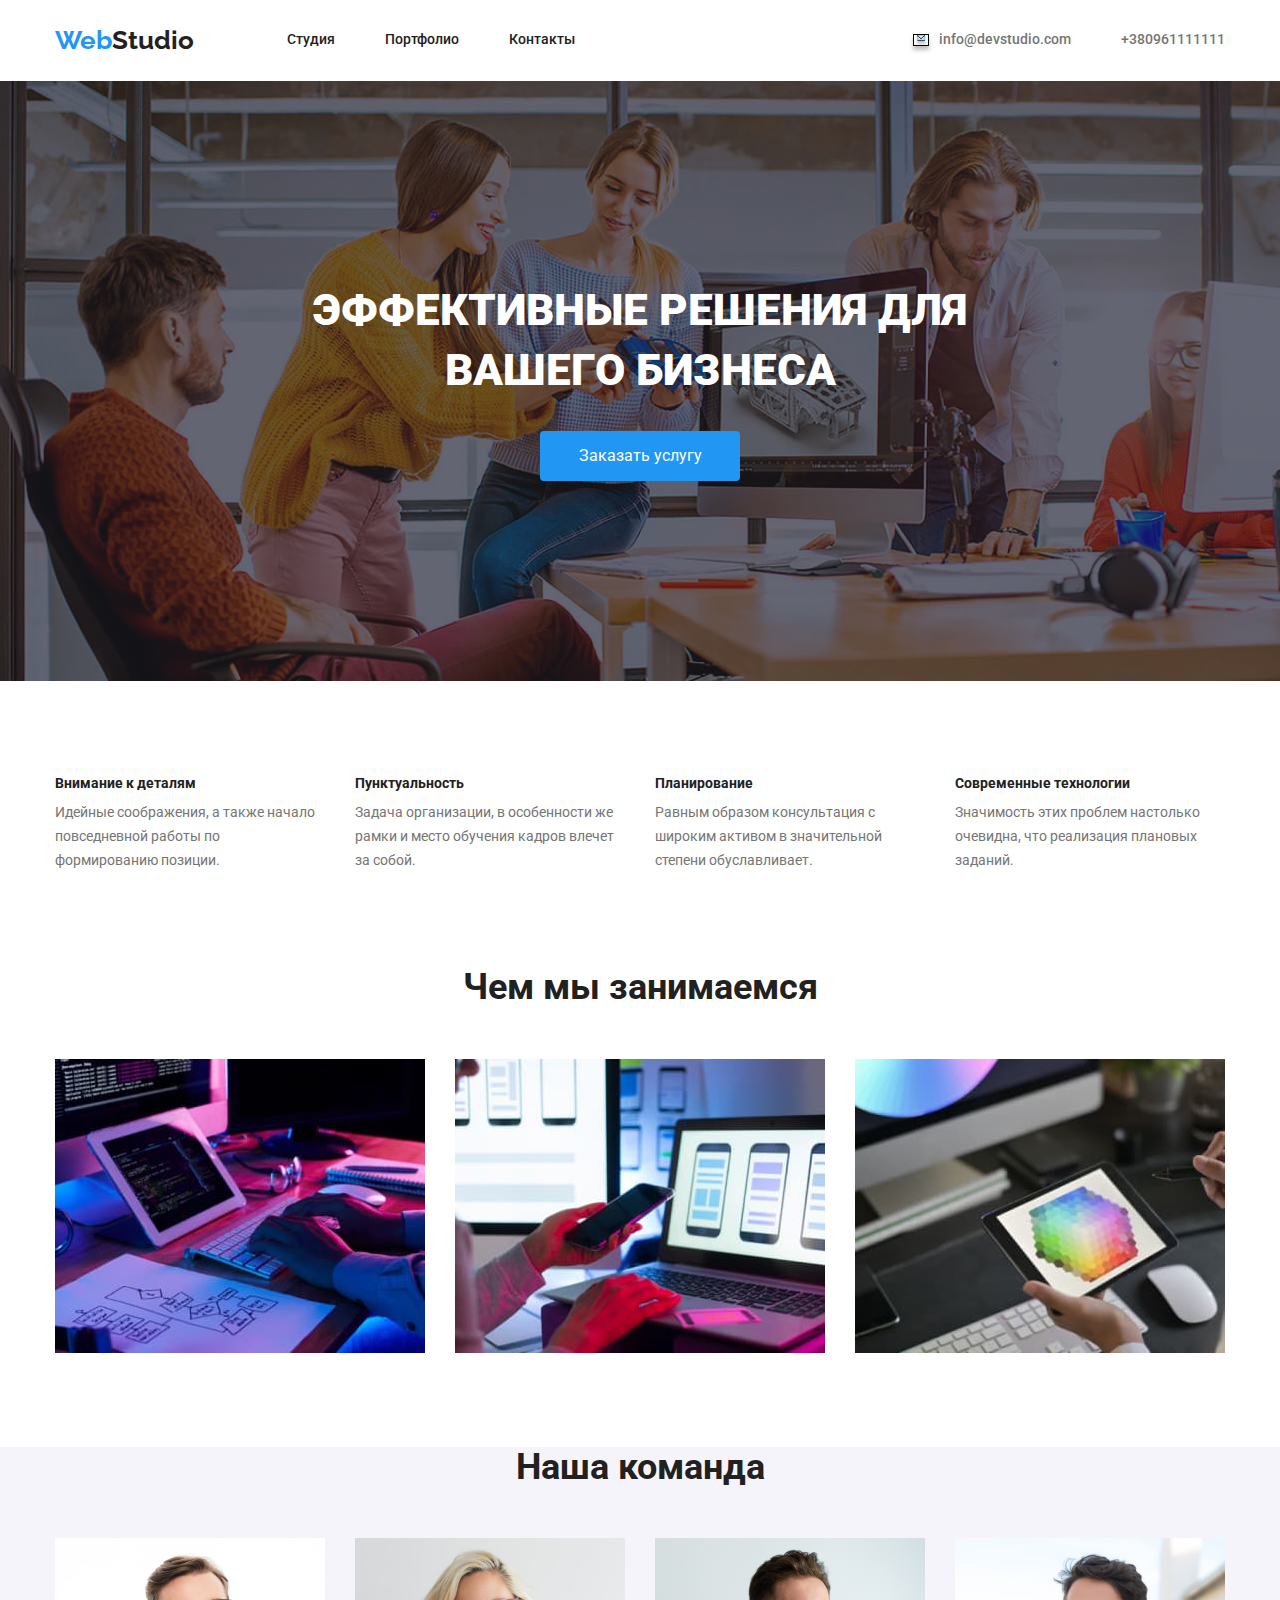
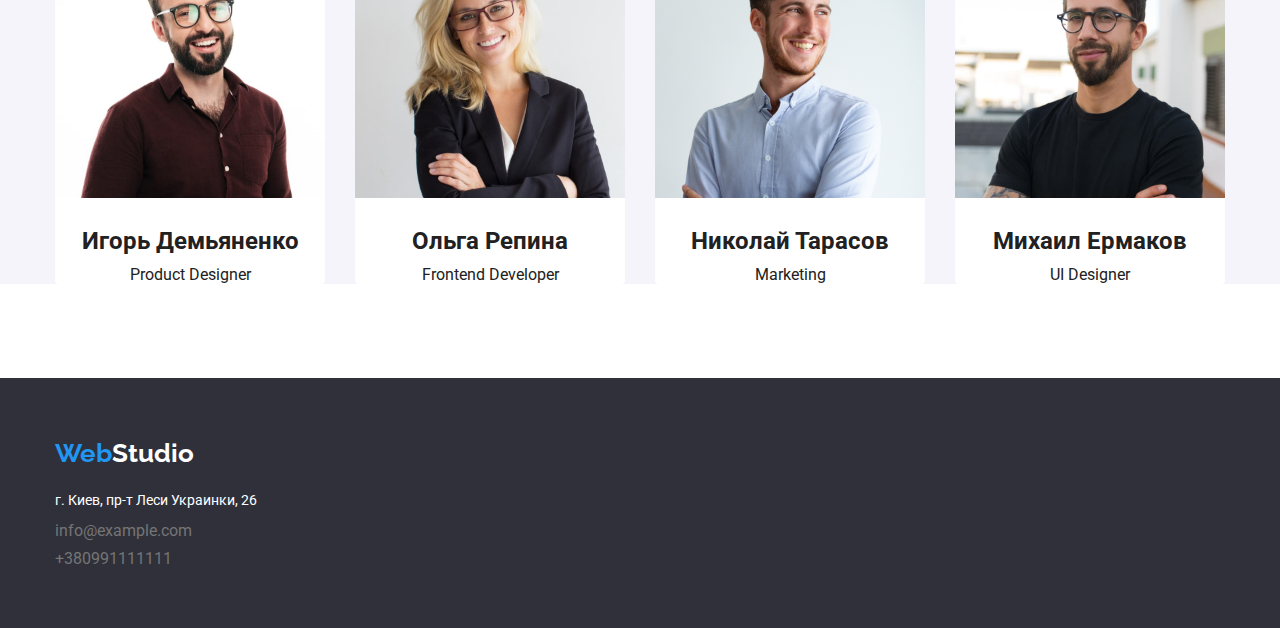
==== index.html @ e5547825 "2" ====
<!DOCTYPE html>
<html lang="en">
  <head>
    <meta charset="UTF-8" />
    <meta http-equiv="X-UA-Compatible" content="IE=edge" />
    <meta name="viewport" content="width=device-width, initial-scale=1.0" />
    <title>Document</title>
    <link rel="preconnect" href="https://fonts.googleapis.com" />
    <link rel="preconnect" href="https://fonts.gstatic.com" crossorigin />
    <link
      href="https://fonts.googleapis.com/css2?family=Raleway:wght@700&family=Roboto:wght@400;500;700&display=swap"
      rel="stylesheet"
    />
    <link
      rel="stylesheet"
      href="https://cdnjs.cloudflare.com/ajax/libs/modern-normalize/1.1.0/modern-normalize.min.css"
    />
    <link rel="stylesheet" href="./css/styles.css" />
  </head>

  <body>
    <!--ШАПКА ПРОФИЛЯ-->

    <header class="header">
      <div class="section-header">
        <div class="container flex">
          <a class="logo link" href="./index.html"> <span class="blue-text">Web</span>Studio</a>
          <nav class="nav">
            <!-- Site navigation/ Навигация Сайта  -->
            <ul class="nav-list">
              <li class="item-header">
                <a class="nav-link link" href="./index.html">Студия</a>
              </li>

              <li class="item-header">
                <a class="nav-link link" href="./portfolio.html">Портфолио</a>
              </li>
              <li class="item-header">
                <a class="nav-link link" href="Контакты">Контакты</a>
              </li>
            </ul>
          </nav>

          <!--    Information/ Информация    -->
          <ul class="contact-list">
            <li class="item-link enveloper">
              <a class="contact-link link " href="mailto:info@devstudio.com">info@devstudio.com</a>
            </li>
            <li class="item-link">
              <a class="contact-link link" href="tel:+380961111111">+380961111111</a>
            </li>
          </ul>
        </div>
      </div>
    </header>

    <!-- РЕШЕНИЯ ДЛЯ БИЗНЕСА -->
    <main class="main">
   
      <section class="main-section">
        <h1 class="main-title">Эффективные решения для вашего бизнеса</h1>

        <button class="primary-button link" type="button">Заказать услугу</button>
          </section>

      <!-- ОСОБЕННОСТИ -->

      <section class="section-features">
        <div class="container">
          <ul class="featurs-list">
            <li class="featurs-item">
              <h2 class="featurs-item-title">Внимание к деталям</h2>
              <p class="featurs-item-discription">
                Идейные соображения, а также начало повседневной работы по формированию позиции.
              </p>
            </li>

            <li class="featurs-item">
              <h2 class="featurs-item-title">Пунктуальность</h2>
              <p class="featurs-item-discription">
                Задача организации, в особенности же рамки и место обучения кадров влечет за собой.
              </p>
            </li>

            <li class="featurs-item">
              <h2 class="featurs-item-title">Планирование</h2>
              <p class="featurs-item-discription">
                Равным образом консультация с широким активом в значительной степени обуславливает.
              </p>
            </li>

            <li class="featurs-item">
              <h2 class="featurs-item-title">Современные технологии</h2>
              <p class="featurs-item-discription">
                Значимость этих проблем настолько очевидна, что реализация плановых заданий.
              </p>
            </li>
          </ul>
        </div>
      </section>

      <!--ЧЕМ МЫ ЗАНИМАЕМСЯ -->
      <section class="work">
        <div class="container">
          <h2 class="title">Чем мы занимаемся</h2>
          <ul class="work-list">
            <li class="work-item">
              <img src="./images/box-1.jpg" alt="computer-work" width="370" />
            </li>
            <li class="work-item">
              <img src="./images/box-2.jpg" alt="teleohone-and-laptop" width="370" />
            </li>
            <li class="work-item">
              <img src="./images/box-3.jpg" alt="tablet-graphics" width="370" />
            </li>
          </ul>
        </div>
      </section>

      <!-- НАша команда-->
      <section class="team">
        <div class="container">
          <h2 class="title">Наша команда</h2>

          <ul class="team-item">
            <li class="team-list">
              <img src="./images/images-team/img-igor.jpg" alt="photo-igor" width="270" />
              <div class="team-element">
                <h2 class="teammate">Игорь Демьяненко</h2>

                <p class="teammate-position">Product Designer</p>
              </div>
            </li>

            <li class="team-list">
              <img src="./images/images-team/img-olga.jpg" alt="photo-olga " width="270" />
              <div class="team-element">
                <h2 class="teammate">Ольга Репина</h2>
                <p class="teammate-position">Frontend Developer</p>
              </div>
            </li>

            <li class="team-list">
              <img src="./images/images-team/img-nikolay.jpg" alt="photo-nikolay" width="270" />
              <div class="team-element">
                <h2 class="teammate">Николай Тарасов</h2>
                <p class="teammate-position">Marketing</p>
              </div>
            </li>

            <li class="team-list">
              <img src="./images/images-team/img-Mihail.jpg" alt="photo-Mihail" width="270" />
              <div class="team-element">
                <h2 class="teammate">Михаил Ермаков</h2>
                <p class="teammate-position">UI Designer</p>
              </div>
            </li>
          </ul>
        </div>
      </section>

      <!--Нижний контитул-->

      <footer class="footer">
        <div class="container-footer">
          <ul>
          <a class="logo link" href="./index.html">
            <span class="blue-text">Web</span><span class="white-text">Studio</span></a
          >
          <li class="footer-item">
          <address class="link-to-maps">
              <a
                class="text-maps link"
                href="https://www.google.com/maps/place/%D0%B1%D1%83%D0%BB.+%D0%9B%D0%B5%D1%81%D0%B8+%D0%A3%D0%BA%D1%80%D0%B0%D0%B8%D0%BD%D0%BA%D0%B8,+26,+%D0%9A%D0%B8%D0%B5%D0%B2,+02000/@50.4265807,30.5361971,17z/data=!3m1!4b1!4m5!3m4!1s0x40d4cf0e033ecbe9:0x57a4dffefec77da0!8m2!3d50.4265807!4d30.5383858"
                >г. Киев, пр-т Леси Украинки, 26
              </a>
            </li>
            <li class="footer-item">
              <a class="contact-link link" href="mailto:info@example.com">info@example.com</a>
            </li>
            <li class="footer-item">
              <a class="contact-link link" href="tel=+380991111111">+380991111111</a>
            </li>
          </address>
        </div>
        </ul>
      </footer>
    </main>
  </body>
</html>
---- css/styles.css ----
/* цвет основного текста #212121 ; */
/* вторичный цвет СЕРЫЙ  #757575; */
/* белый #FFFFFF;    */
/* АКЦЕНТ СИНИЙ   #2196F3;*/
/* Серый цвет rgba(117, 117, 117, 1) */
/* Белый чисто для почты и тел в футере rgba(255, 255, 255, 0,6) */
/* втоичный цвет фона #F5F4FA; */

:root {
  --body-color: #2a2a2a;
  --title-text-color: #212121;
  --accent-color: #2196f3;
  --white-color: #ffffff;
  --white-color-footer: rgba(255, 255, 255, 0, 6);
  --grey-color: #757575;
  --main-color: #2f303a;
  --color-button: #188ce8;
  --color-section: #e5e5e5;
  --team-section: #f5f4fa;
  --footer-index: #2f303a;
  --header-color: #ececec;
  --red-color: #ff0000;
  --blue-color: #0000ff;
  --transparent:var(--transparent)
  --border-color: #eeeeee ;
  --main-background: #2F303A, 40 %
}

/* ШАПКА ПРОФИЛЯ  */

/*  WebStudio */

body {
  color: var(--title-text-color);
  font-family: Roboto, sans-serif;
  background-color: var(--white-color);
}

ul {
  padding: 0;
  margin: 0;
  list-style: none;
}

h1,h2,h3,h4,h5 ,h6 ,p {
  margin: 0;
}

a{
  text-decoration: none;
}

img {
  display: block;
  max-width: 100%;
  height: auto;
}

.header {
  border: 1px solid var(--white-color);
  padding: 24px 0;
}
.container {
  width: 1200px;
  margin: 0 auto;
  padding: 0 15px;
}
.flex {
  display: flex;
  align-items: center;
  margin: 0 auto;

  flex-wrap: wrap;
}
.section-header {
  display: flex;
  justify-content: center;
}
.section-contact {
  display: flex;
}
.color-studio {
  color: var(--title-text-color);
}
/* END WebStudio */

/* SITE NAV/Навигация Сайта */
.nav-list {
  display: flex;
  color: var(--title-text-color);
 
  font-weight: 500;
  font-size: 14px;
  line-height: 1.14;
}


.item-header:not(:first-child){
  margin-left: 50px;
}

.nav {
  display: flex;
  margin-left: 93px;
}

.nav-link {
  color: var(--title-text-color);

  /* cursor: pointer; */

  display: block;
}

.nav-link:first-child {
  padding-left: 0;
}

.nav-link:hover,
.nav-link:focus {
  color: var(--accent-color);
}

.nav-link:active {
  color: var(--blue-color);
}

.link {
  text-decoration: none;
  cursor: pointer;
}

/* Information/ Информация    */


.contact-list {
  display: flex;
  
  color: var(--grey-color);
  font-weight: 500;
  font-size: 14px;
  line-height: 1.14;
  align-items: center;
  margin-left: auto;
}


.item-link:not(:first-child){
  margin-left: 50px;
}
.item-link {
  display: flex;
  margin-left: auto;
  align-items: center;
}

.contact-link {
  color: var(--grey-color);
  /* cursor: pointer; */

  padding-left: 0;
}
.contact-link:hover,
.contact-link:focus {
  color: var(--accent-color);
}

.inform {
  color: var(--grey-color);
}

/* Main   */

.main-section .main-title {
  color: var(--white-color);
  font-weight: 900;
  font-size: 44px;
  line-height: 1.36;
  text-align: center;
  margin: 0 auto;
  text-transform: uppercase;
  margin-bottom: 30px;
  width: 696px;
}

.primary-button {
  color: var(--white-color);
  background-color: var(--accent-color);
  font-size: 16px;
  line-height: 1.87;

  min-width: 200px;
  padding: 10px 32px;
  border-radius: 4px;
  border: 1px solid var(--transparent);

}

.primary-button:hover,
.primary-button:focus {
  color: var(--accent-color);
  background-color: var(--white-color);
}

.main-section {
  background: var(--main-color);
  text-align: center;
  padding-bottom: 280px;
  padding: 200px 0;
}

/* ОСОБЕННОСТИ */
.section-features,
.work {
  background-color: var(--white-color);
}
.features-list {
 
  display: flex;
  justify-content: space-between;
}

.section-features {
  margin-bottom: 94px;
  margin-top: 94px;
}

.featurs-list {
  display: flex;
  justify-content: space-between;
}

.featurs-item-title {
  color: var(--title-text-color);
  font-weight: bold;
  font-size: 14px;
  line-height: 16px;
 
  margin: 0 0 10px 0 ;
}
.featurs-item-discription {
  color: var(--grey-color);
  font-size: 14px;
  line-height: 1.71;
 
}
.featurs-item {
  width: 270px;
}
/* ЧЕМ МЫ ЗАНИМАЕМСЯ  */
.work {
  margin-bottom: 94px;

  display: flex;
}
.work .work-list {
  display: flex;
  justify-content: space-between;
}

.title {
  color: var(--title-text-color);
  text-align: center;
  font-size: 36px;
  line-height: 1.16;
  margin-bottom: 50px;
  
  
}

/* Team  */

.team {
  color: var(--title-text-color);
  background-color: var(--team-section);
  margin: 94px 0;

  display: flex;
}

.team-item {
  
  display: flex;
  
 
}


.team-list:not(:first-child){
  margin-left: 30px;
}
.team-list {
  text-align: center;
}
.teammate {
  padding-bottom: 10px;
  padding-top: 30px;
  text-align: center;
  
}
/* .teammate-position {
 
} */
.portfolio-title {
  
  
  display: flex;
  flex-wrap: wrap;

  
}
.team-element{
  
  background-color: var(--white-color);
  border-radius: 0px 0px 4px 4px;

}
.portfolio-element:not(:nth-child(3n + 0)) {
  margin-right: 30px;
}
.portfolio-element:not(:nth-child(-n + 3)) {
  margin-top: 30px;
}
.portfolio-link {
  margin: 0;
  padding: 0;
}
.container-team {
  display: flex;
}
.portfolio-section {
  padding-top: 94px;
  padding-bottom: 94px;
}

.portfolio-content {
  background-color: var(--white-color);
  border: 1px solid var(--border-color);
  border-top: none;
  padding: 20px 24px;
}

/* footer */
.color-studio-footer {
  color: var(--white-color);
}

.logo {
  color: var(--title-text-color);
  font-weight: bold;
  font-size: 26px;
  line-height: 1.19;
  font-family: Raleway;
  font-style: normal;
  font-weight: bold;
}
.white-text {
  color: var(--white-color);
}

.blue-text {
  color: var(--accent-color);
}

.blue-text:active {
  color: var(--blue-color);
}

.link-to-maps {
  font-style: normal;
  font-size: 14px;
  line-height: 1.71;
  margin-top: 20px;
}

.text-maps {
  color: var(--white-color);
  /* cursor: pointer; */
}

.text-maps:focus,
.text-maps:hover {
  color: var(--accent-color);
}

/* Button  */

.button {
  color: var(--title-text-color);
  background-color: var(--white-color);
}

/* .button-primary {
  background-color: var(--accent-color);
}
.button-primary:focus,
.button-primary:hover{
  color: var(--accent-color);
  background-color: var(--white-color);
} */
.footer-section {
  background-color: var(--footer-index);
  font-family: Raleway;
  font-style: normal;
  font-weight: bold;
}

/* PORTFOLIO */

/* FILTER  */
.title-hide {
  display: none;
}

.portfolio-list {
  display: flex;
margin-bottom: 50px;
justify-content: center;
 
  /* display: flex; */
  
  
}

.secondary-button {
  color: var(--title-text-color);
  background-color: var(--team-section);
  padding: 6px 22px;
  border-radius: 4px;
 
}

.secondary-button:hover,
.secondary-button:focus {
  color: var(--white-color);
  background-color: var(--accent-color);
}
/* LIST IMAGES /Список картинок  */

.portfolio-item-title {
  color: var(--title-text-color);
  font-style: normal;
  font-weight: bold;
  font-size: 18px;
  line-height: 2;
 
}
.portfolio-paragraph {
  display: flex;
  text-align: center;
}
.portfolio-paragraph:not(:first-child){
  margin-left: 8px;
}

.portfolio-section {
  padding: 94px 0;
}
.portfolio-item-description {
  color: var(--grey-color);
  font-style: normal;
  font-weight: normal;
  font-size: 16px;
  line-height: 1.8;
  

  
}

/* footer */

.inform-footer {
  color: var(--white-color-footer);
  font-style: normal;
  font-weight: normal;
  font-size: 14px;
  line-height: 1.71;
}
.inform-footer:hover,
.inform-footer:focus {
  color: var(--accent-color);
}

.logo {
  font-weight: bold;
  font-size: 26px;
  line-height: 1.19;
  font-family: Raleway;
  font-style: normal;
  font-weight: bold;
}

.text-maps {
  color: var(--white-color);
}

.text-maps:focus,
.text-maps:hover {
  color: var(--accent-color);
}

/* Button  */

.footer {
  background-color: var(--footer-index);
  
  padding: 60px 0;
}
.container-footer {
  
  padding-left: 15px;
  padding-right: 15px;
  width: 1200px;
  margin: 0 auto;
}
.footer-item {
  margin-bottom: 9px;
}
.footer-item:last-child {
  margin-bottom: 0;
}
/* background-icon */


.main-section{
 height: 600px;
 max-width: 1600px;
 margin: 0 auto;
background-image: linear-gradient(
      to bottom,
    rgba(47, 48, 58, 0.4),
      rgba(47, 48, 58, 0.4)
    ),
    url("../images/background-icon/background-main.png"); 
    

}
.enveloper::before{
  display: block;
 content:"" ;
 height: 12px;
width: 16px;
left: 1052px;
top: 34px;
border-radius: 0px;

  background-image: url(../images/background-icon/envelope.svg);
border: 1px solid #000000;
box-sizing: border-box;
box-shadow: 0px 4px 4px rgba(0, 0, 0, 0.25);
margin-right: 10px;
background-size:contain;
background-position: center;
}
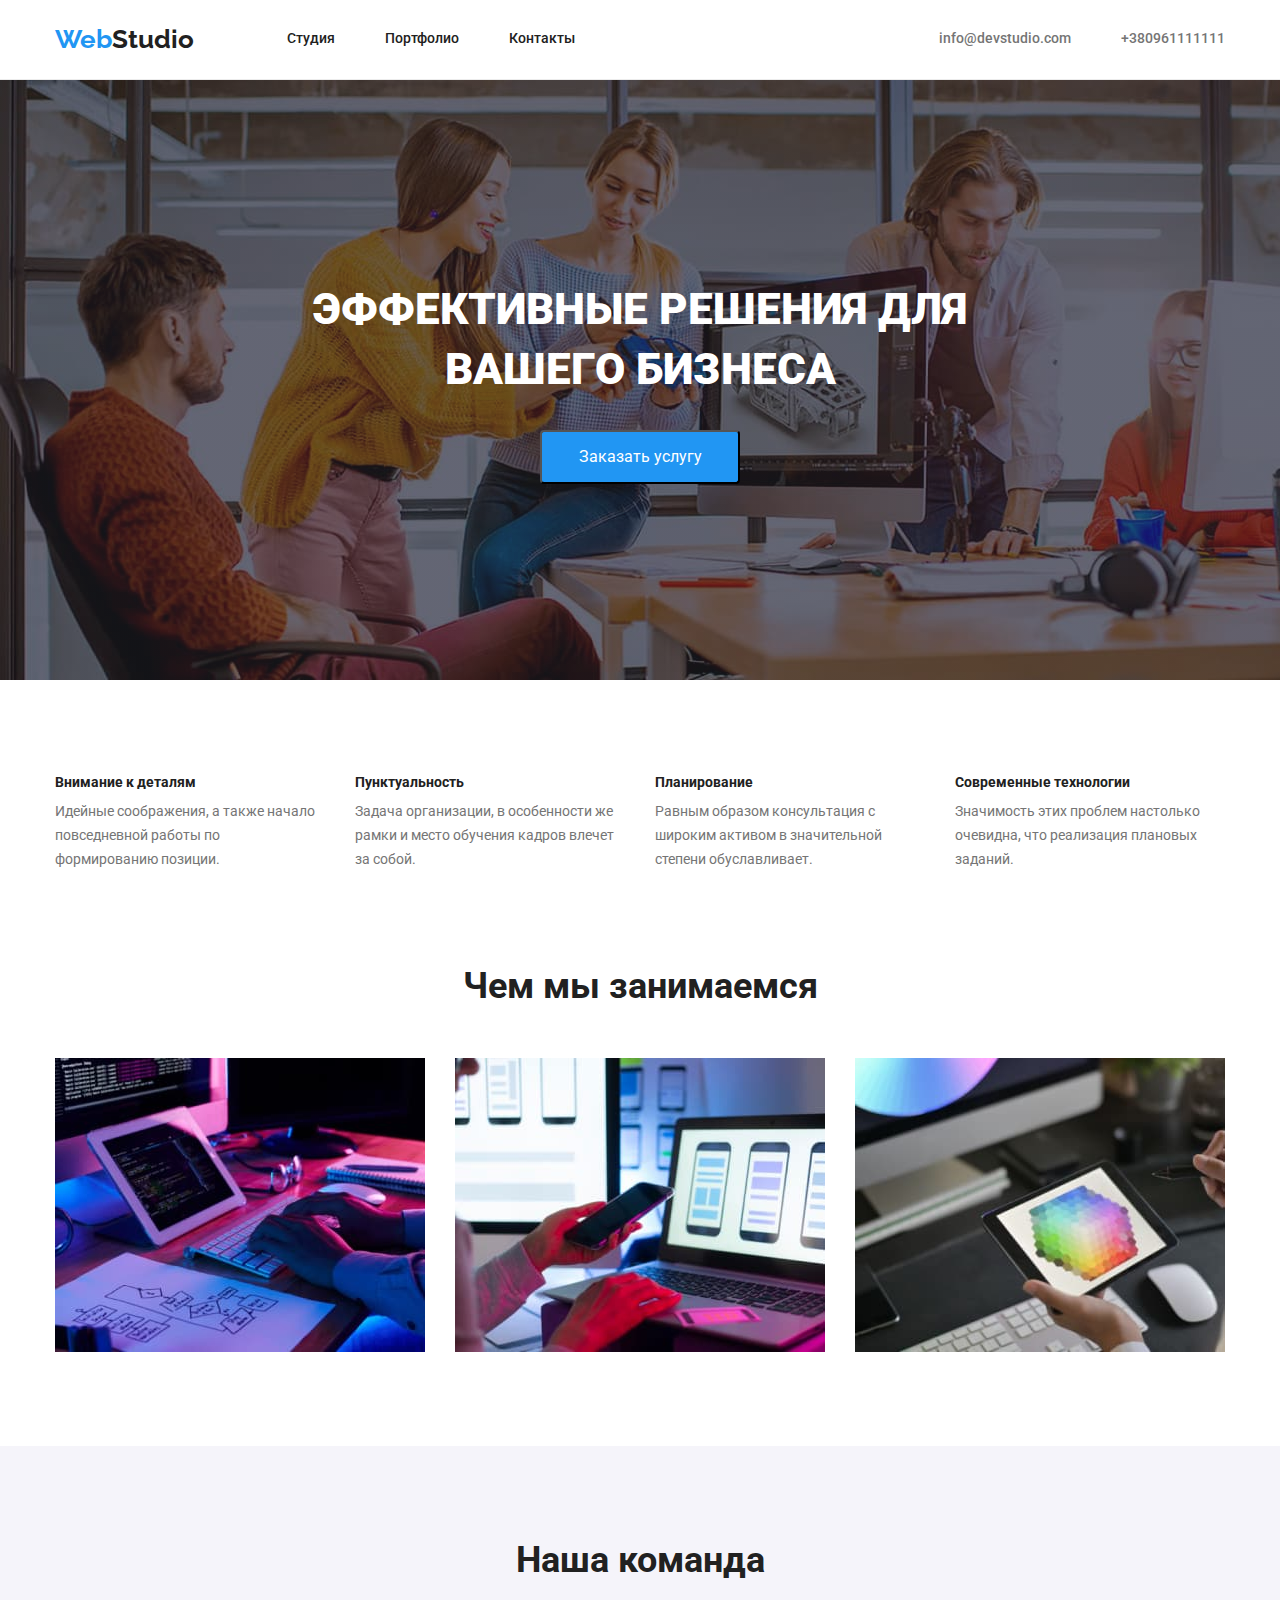
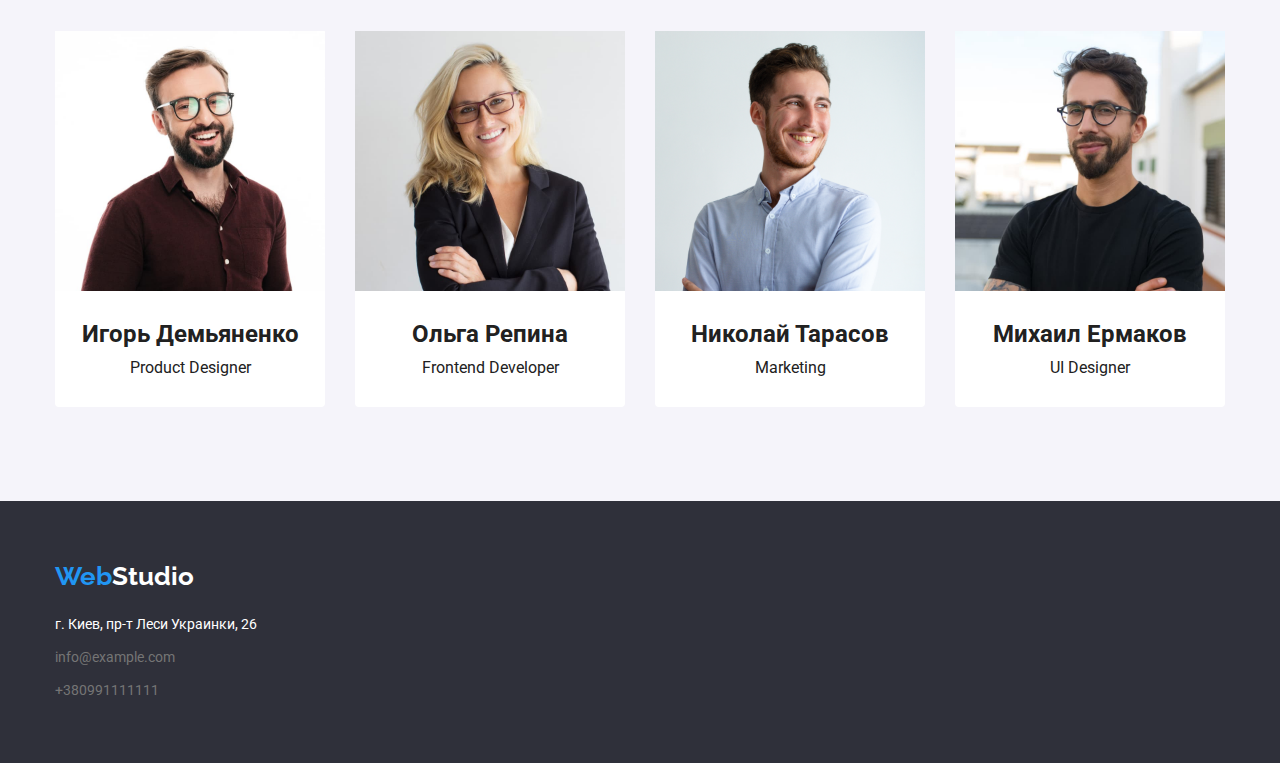
==== commit 98c62d16: "11" ====
--- a/index.html
+++ b/index.html
@@ -23,7 +23,7 @@
 
     <header class="header">
       <div class="section-header">
-        <div class="container flex">
+        <div class="container flex-align-center">
           <a class="logo link" href="./index.html"> <span class="blue-text">Web</span>Studio</a>
           <nav class="nav">
             <!-- Site navigation/ Навигация Сайта  -->
@@ -43,10 +43,10 @@
 
           <!--    Information/ Информация    -->
           <ul class="contact-list">
-            <li class="item-link enveloper">
-              <a class="contact-link link " href="mailto:info@devstudio.com">info@devstudio.com</a>
+            <li class="item-link flex-align-center">
+              <a class="contact-link link" href="mailto:info@devstudio.com">info@devstudio.com</a>
             </li>
-            <li class="item-link">
+            <li class="item-link flex-align-center">
               <a class="contact-link link" href="tel:+380961111111">+380961111111</a>
             </li>
           </ul>
@@ -55,13 +55,13 @@
     </header>
 
     <!-- РЕШЕНИЯ ДЛЯ БИЗНЕСА -->
+
     <main class="main">
-   
       <section class="main-section">
         <h1 class="main-title">Эффективные решения для вашего бизнеса</h1>
 
         <button class="primary-button link" type="button">Заказать услугу</button>
-          </section>
+      </section>
 
       <!-- ОСОБЕННОСТИ -->
 
@@ -163,27 +163,29 @@
 
       <footer class="footer">
         <div class="container-footer">
-          <ul>
-          <a class="logo link" href="./index.html">
-            <span class="blue-text">Web</span><span class="white-text">Studio</span></a
-          >
-          <li class="footer-item">
           <address class="link-to-maps">
-              <a
-                class="text-maps link"
-                href="https://www.google.com/maps/place/%D0%B1%D1%83%D0%BB.+%D0%9B%D0%B5%D1%81%D0%B8+%D0%A3%D0%BA%D1%80%D0%B0%D0%B8%D0%BD%D0%BA%D0%B8,+26,+%D0%9A%D0%B8%D0%B5%D0%B2,+02000/@50.4265807,30.5361971,17z/data=!3m1!4b1!4m5!3m4!1s0x40d4cf0e033ecbe9:0x57a4dffefec77da0!8m2!3d50.4265807!4d30.5383858"
-                >г. Киев, пр-т Леси Украинки, 26
-              </a>
-            </li>
-            <li class="footer-item">
-              <a class="contact-link link" href="mailto:info@example.com">info@example.com</a>
-            </li>
-            <li class="footer-item">
-              <a class="contact-link link" href="tel=+380991111111">+380991111111</a>
-            </li>
+            <ul>
+              <li class="footer-logo">
+                <a class="logo link" href="./index.html">
+                  <span class="blue-text">Web</span><span class="white-text">Studio</span></a
+                >
+              </li>
+              <li class="footer-item">
+                <a
+                  class="text-maps link"
+                  href="https://www.google.com/maps/place/%D0%B1%D1%83%D0%BB.+%D0%9B%D0%B5%D1%81%D0%B8+%D0%A3%D0%BA%D1%80%D0%B0%D0%B8%D0%BD%D0%BA%D0%B8,+26,+%D0%9A%D0%B8%D0%B5%D0%B2,+02000/@50.4265807,30.5361971,17z/data=!3m1!4b1!4m5!3m4!1s0x40d4cf0e033ecbe9:0x57a4dffefec77da0!8m2!3d50.4265807!4d30.5383858"
+                  >г. Киев, пр-т Леси Украинки, 26
+                </a>
+              </li>
+              <li class="footer-item">
+                <a class="contact-link link" href="mailto:info@example.com">info@example.com</a>
+              </li>
+              <li class="footer-item">
+                <a class="contact-link link" href="tel=+380991111111">+380991111111</a>
+              </li>
+            </ul>
           </address>
         </div>
-        </ul>
       </footer>
     </main>
   </body>
--- a/css/styles.css
+++ b/css/styles.css
@@ -21,9 +21,7 @@
   --header-color: #ececec;
   --red-color: #ff0000;
   --blue-color: #0000ff;
-  --transparent:var(--transparent)
-  --border-color: #eeeeee ;
-  --main-background: #2F303A, 40 %
+  --border-color: #eeeeee;
 }
 
 /* ШАПКА ПРОФИЛЯ  */
@@ -42,11 +40,17 @@
   list-style: none;
 }
 
-h1,h2,h3,h4,h5 ,h6 ,p {
+h1,
+h2,
+h3,
+h4,
+h5,
+h6,
+p {
   margin: 0;
 }
 
-a{
+a {
   text-decoration: none;
 }
 
@@ -57,7 +61,7 @@
 }
 
 .header {
-  border: 1px solid var(--white-color);
+  border-bottom: 1px solid var(--header-color);
   padding: 24px 0;
 }
 .container {
@@ -65,10 +69,9 @@
   margin: 0 auto;
   padding: 0 15px;
 }
-.flex {
+.flex-align-center {
   display: flex;
   align-items: center;
-  margin: 0 auto;
 
   flex-wrap: wrap;
 }
@@ -88,14 +91,13 @@
 .nav-list {
   display: flex;
   color: var(--title-text-color);
- 
+
   font-weight: 500;
   font-size: 14px;
   line-height: 1.14;
 }
 
-
-.item-header:not(:first-child){
+.item-header:not(:first-child) {
   margin-left: 50px;
 }
 
@@ -132,10 +134,9 @@
 
 /* Information/ Информация    */
 
-
 .contact-list {
   display: flex;
-  
+
   color: var(--grey-color);
   font-weight: 500;
   font-size: 14px;
@@ -144,14 +145,11 @@
   margin-left: auto;
 }
 
-
-.item-link:not(:first-child){
+.item-link:not(:first-child) {
   margin-left: 50px;
 }
 .item-link {
-  display: flex;
   margin-left: auto;
-  align-items: center;
 }
 
 .contact-link {
@@ -192,8 +190,6 @@
   min-width: 200px;
   padding: 10px 32px;
   border-radius: 4px;
-  border: 1px solid var(--transparent);
-
 }
 
 .primary-button:hover,
@@ -215,14 +211,12 @@
   background-color: var(--white-color);
 }
 .features-list {
- 
   display: flex;
   justify-content: space-between;
 }
 
 .section-features {
-  margin-bottom: 94px;
-  margin-top: 94px;
+  padding: 94px 0;
 }
 
 .featurs-list {
@@ -235,14 +229,13 @@
   font-weight: bold;
   font-size: 14px;
   line-height: 16px;
- 
-  margin: 0 0 10px 0 ;
+
+  margin: 0 0 10px 0;
 }
 .featurs-item-discription {
   color: var(--grey-color);
   font-size: 14px;
   line-height: 1.71;
- 
 }
 .featurs-item {
   width: 270px;
@@ -250,8 +243,6 @@
 /* ЧЕМ МЫ ЗАНИМАЕМСЯ  */
 .work {
   margin-bottom: 94px;
-
-  display: flex;
 }
 .work .work-list {
   display: flex;
@@ -264,8 +255,6 @@
   font-size: 36px;
   line-height: 1.16;
   margin-bottom: 50px;
-  
-  
 }
 
 /* Team  */
@@ -273,49 +262,39 @@
 .team {
   color: var(--title-text-color);
   background-color: var(--team-section);
-  margin: 94px 0;
+  padding: 94px 0;
 
   display: flex;
 }
 
 .team-item {
-  
-  display: flex;
-  
- 
-}
-
-
-.team-list:not(:first-child){
+  display: flex;
+}
+
+.team-list:not(:first-child) {
   margin-left: 30px;
 }
 .team-list {
   text-align: center;
 }
 .teammate {
-  padding-bottom: 10px;
-  padding-top: 30px;
+  margin-bottom: 10px;
+
   text-align: center;
-  
 }
 /* .teammate-position {
  
 } */
 .portfolio-title {
-  
-  
   display: flex;
   flex-wrap: wrap;
-
-  
-}
-.team-element{
-  
+}
+.team-element {
   background-color: var(--white-color);
   border-radius: 0px 0px 4px 4px;
-
-}
-.portfolio-element:not(:nth-child(3n + 0)) {
+  padding: 30px 0;
+}
+.portfolio-element:not(:nth-child(3n)) {
   margin-right: 30px;
 }
 .portfolio-element:not(:nth-child(-n + 3)) {
@@ -370,12 +349,10 @@
   font-style: normal;
   font-size: 14px;
   line-height: 1.71;
-  margin-top: 20px;
 }
 
 .text-maps {
   color: var(--white-color);
-  /* cursor: pointer; */
 }
 
 .text-maps:focus,
@@ -414,12 +391,8 @@
 
 .portfolio-list {
   display: flex;
-margin-bottom: 50px;
-justify-content: center;
- 
-  /* display: flex; */
-  
-  
+  margin-bottom: 50px;
+  justify-content: center;
 }
 
 .secondary-button {
@@ -427,7 +400,8 @@
   background-color: var(--team-section);
   padding: 6px 22px;
   border-radius: 4px;
- 
+  border: none;
+  line-height: 1.63;
 }
 
 .secondary-button:hover,
@@ -443,13 +417,12 @@
   font-weight: bold;
   font-size: 18px;
   line-height: 2;
- 
 }
 .portfolio-paragraph {
   display: flex;
   text-align: center;
 }
-.portfolio-paragraph:not(:first-child){
+.portfolio-paragraph:not(:first-child) {
   margin-left: 8px;
 }
 
@@ -462,9 +435,6 @@
   font-weight: normal;
   font-size: 16px;
   line-height: 1.8;
-  
-
-  
 }
 
 /* footer */
@@ -503,52 +473,49 @@
 
 .footer {
   background-color: var(--footer-index);
-  
+
   padding: 60px 0;
 }
 .container-footer {
-  
   padding-left: 15px;
   padding-right: 15px;
   width: 1200px;
   margin: 0 auto;
 }
-.footer-item {
+/* .footer-item:first-child{
+  margin-bottom: 20px;
+ 
+} */
+.footer-logo {
+  margin-bottom: 20px;
+}
+.footer-item:not(:last-child) {
   margin-bottom: 9px;
 }
-.footer-item:last-child {
-  margin-bottom: 0;
-}
+
 /* background-icon */
 
-
-.main-section{
- height: 600px;
- max-width: 1600px;
- margin: 0 auto;
-background-image: linear-gradient(
-      to bottom,
-    rgba(47, 48, 58, 0.4),
-      rgba(47, 48, 58, 0.4)
-    ),
-    url("../images/background-icon/background-main.png"); 
-    
-
-}
-.enveloper::before{
+.main-section {
+  height: 600px;
+  max-width: 1600px;
+  margin: 0 auto;
+  background-image: linear-gradient(to bottom, rgba(47, 48, 58, 0.4), rgba(47, 48, 58, 0.4)),
+    url(../images/background.jpg);
+}
+/* .enveloper::before {
   display: block;
- content:"" ;
- height: 12px;
-width: 16px;
-left: 1052px;
-top: 34px;
-border-radius: 0px;
+  content: '';
+  height: 12px;
+  width: 16px;
+  left: 1052px;
+  top: 34px;
+  border-radius: 0px;
 
   background-image: url(../images/background-icon/envelope.svg);
-border: 1px solid #000000;
-box-sizing: border-box;
-box-shadow: 0px 4px 4px rgba(0, 0, 0, 0.25);
-margin-right: 10px;
-background-size:contain;
-background-position: center;
-}+  border: 1px solid #000000;
+  box-sizing: border-box;
+  box-shadow: 0px 4px 4px rgba(0, 0, 0, 0.25);
+  margin-right: 10px;
+  background-size: contain;
+  background-position: center;
+} */
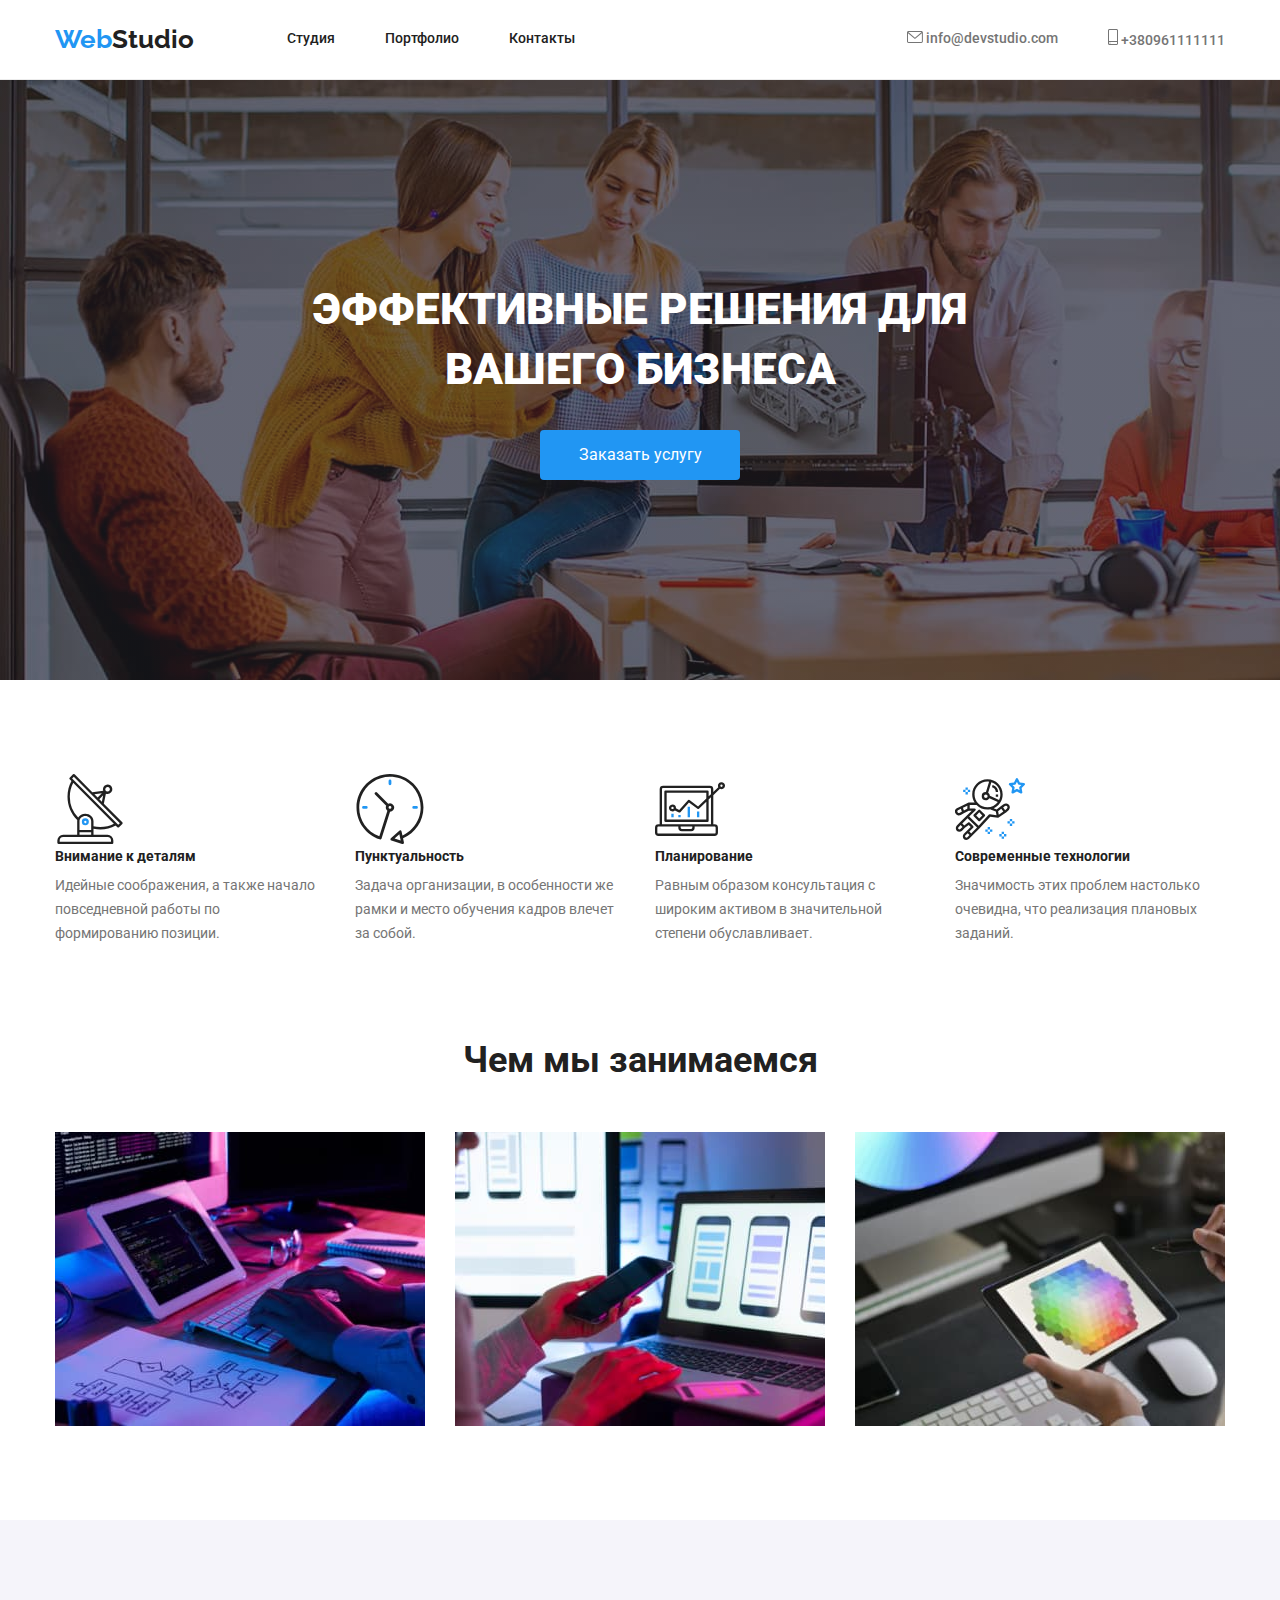
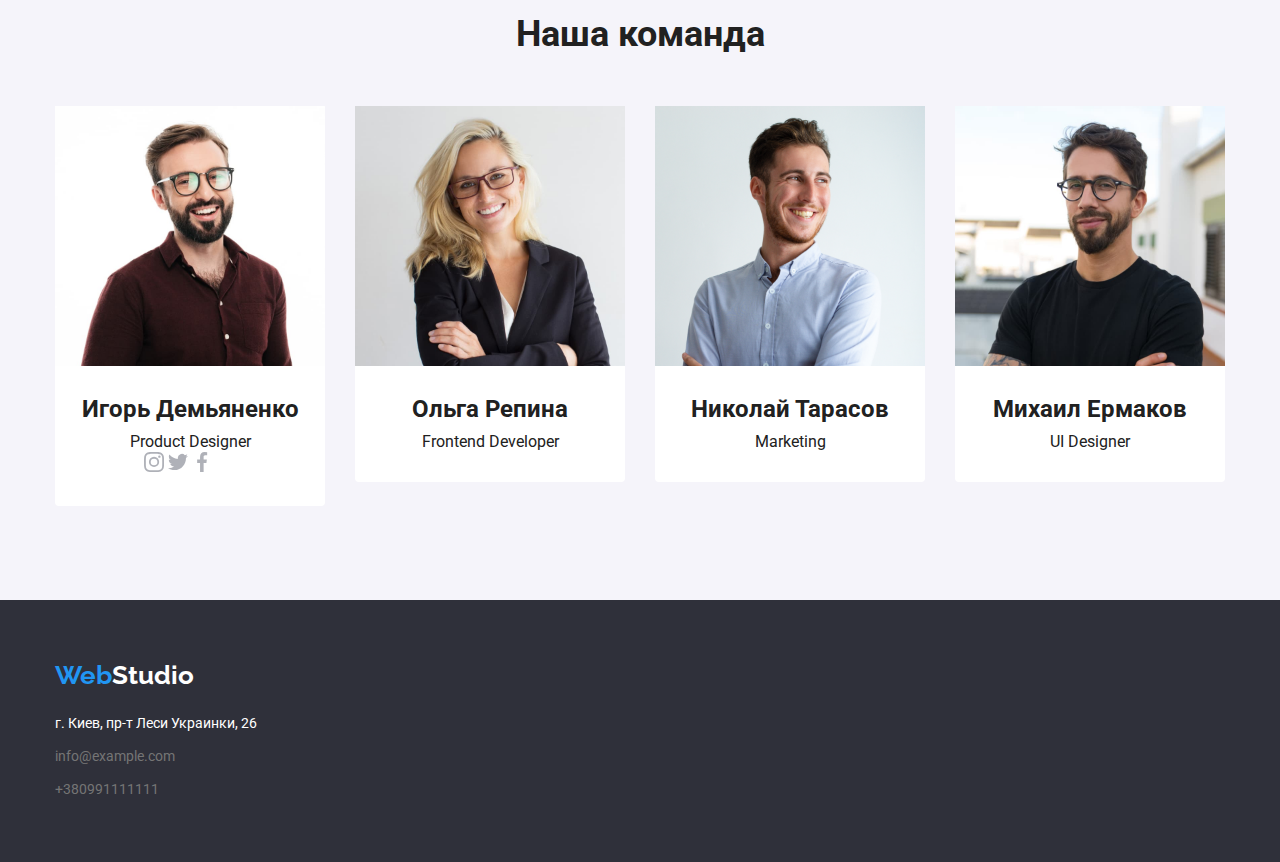
==== commit 510c0481: "1" ====
--- a/index.html
+++ b/index.html
@@ -44,10 +44,21 @@
           <!--    Information/ Информация    -->
           <ul class="contact-list">
             <li class="item-link flex-align-center">
-              <a class="contact-link link" href="mailto:info@devstudio.com">info@devstudio.com</a>
+              <a class="contact-link link" href="mailto:info@devstudio.com">
+                <svg class="icon-envelope" width="16px" height="12px">
+                  <use href="./images/sprite.svg#icon-envelope"></use>
+                </svg>
+                info@devstudio.com</a
+              >
             </li>
             <li class="item-link flex-align-center">
-              <a class="contact-link link" href="tel:+380961111111">+380961111111</a>
+              <a class="contact-link link" href="tel:+380961111111">
+                <svg class="icon-smartphone" width="10px" height="16px">
+                  <use href="./images/sprite.svg#icon-smartphone"></use>
+                </svg>
+
+                +380961111111</a
+              >
             </li>
           </ul>
         </div>
@@ -69,6 +80,10 @@
         <div class="container">
           <ul class="featurs-list">
             <li class="featurs-item">
+              <svg class="icon-antenna" width="70px" height="70px">
+                <use href="./images/sprite.svg#icon-antenna"></use>
+              </svg>
+
               <h2 class="featurs-item-title">Внимание к деталям</h2>
               <p class="featurs-item-discription">
                 Идейные соображения, а также начало повседневной работы по формированию позиции.
@@ -76,6 +91,10 @@
             </li>
 
             <li class="featurs-item">
+              <svg class="icon-clock" width="70px" height="70px">
+                <use href="./images/sprite.svg#icon-clock"></use>
+              </svg>
+
               <h2 class="featurs-item-title">Пунктуальность</h2>
               <p class="featurs-item-discription">
                 Задача организации, в особенности же рамки и место обучения кадров влечет за собой.
@@ -83,6 +102,10 @@
             </li>
 
             <li class="featurs-item">
+              <svg class="icon-diagram" width="70px" height="70px">
+                <use href="./images/sprite.svg#icon-diagram"></use>
+              </svg>
+
               <h2 class="featurs-item-title">Планирование</h2>
               <p class="featurs-item-discription">
                 Равным образом консультация с широким активом в значительной степени обуславливает.
@@ -90,6 +113,9 @@
             </li>
 
             <li class="featurs-item">
+              <svg class="icon-astronaut" width="70px" height="70px">
+                <use href="./images/sprite.svg#icon-astronaut"></use>
+              </svg>
               <h2 class="featurs-item-title">Современные технологии</h2>
               <p class="featurs-item-discription">
                 Значимость этих проблем настолько очевидна, что реализация плановых заданий.
@@ -122,17 +148,37 @@
         <div class="container">
           <h2 class="title">Наша команда</h2>
 
-          <ul class="team-item">
-            <li class="team-list">
+          <ul class="team-list">
+            <li class="team-item">
               <img src="./images/images-team/img-igor.jpg" alt="photo-igor" width="270" />
               <div class="team-element">
                 <h2 class="teammate">Игорь Демьяненко</h2>
-
                 <p class="teammate-position">Product Designer</p>
-              </div>
-            </li>
-
-            <li class="team-list">
+
+                <!-- Початок  -->
+
+                <svg class="icon-instagram" width="20px" height="20px">
+                  <use href="./images/sprite.svg#icon-instagram"></use>
+                </svg>
+
+                <svg class="icon-twitter" width="20px" height="20px">
+                  <use href="./images/sprite.svg#icon-twitter"></use>
+                </svg>
+
+                <svg class="icon-facebook" width="20px" height="20px">
+                  <use href="./images/sprite.svg#icon-facebook"></use>
+                </svg>
+
+<svg class="icon-" width="20px" height="20px">
+                  <use href="./images/sprite.svg#icon-"></use>
+            
+
+
+
+              </div>
+            </li>
+
+            <li class="team-item">
               <img src="./images/images-team/img-olga.jpg" alt="photo-olga " width="270" />
               <div class="team-element">
                 <h2 class="teammate">Ольга Репина</h2>
@@ -140,7 +186,7 @@
               </div>
             </li>
 
-            <li class="team-list">
+            <li class="team-item">
               <img src="./images/images-team/img-nikolay.jpg" alt="photo-nikolay" width="270" />
               <div class="team-element">
                 <h2 class="teammate">Николай Тарасов</h2>
@@ -148,7 +194,7 @@
               </div>
             </li>
 
-            <li class="team-list">
+            <li class="team-item">
               <img src="./images/images-team/img-Mihail.jpg" alt="photo-Mihail" width="270" />
               <div class="team-element">
                 <h2 class="teammate">Михаил Ермаков</h2>
--- a/css/styles.css
+++ b/css/styles.css
@@ -141,7 +141,7 @@
   font-weight: 500;
   font-size: 14px;
   line-height: 1.14;
-  align-items: center;
+
   margin-left: auto;
 }
 
@@ -190,6 +190,7 @@
   min-width: 200px;
   padding: 10px 32px;
   border-radius: 4px;
+  border: none;
 }
 
 .primary-button:hover,
@@ -267,24 +268,17 @@
   display: flex;
 }
 
+.team-list {
+  display: flex;
+  justify-content: space-between;
+}
+
 .team-item {
-  display: flex;
-}
-
-.team-list:not(:first-child) {
-  margin-left: 30px;
-}
-.team-list {
   text-align: center;
 }
 .teammate {
   margin-bottom: 10px;
-
-  text-align: center;
-}
-/* .teammate-position {
- 
-} */
+}
 .portfolio-title {
   display: flex;
   flex-wrap: wrap;
@@ -300,16 +294,12 @@
 .portfolio-element:not(:nth-child(-n + 3)) {
   margin-top: 30px;
 }
-.portfolio-link {
-  margin: 0;
-  padding: 0;
-}
+
 .container-team {
   display: flex;
 }
 .portfolio-section {
-  padding-top: 94px;
-  padding-bottom: 94px;
+  padding: 94px 0;
 }
 
 .portfolio-content {
@@ -502,20 +492,3 @@
   background-image: linear-gradient(to bottom, rgba(47, 48, 58, 0.4), rgba(47, 48, 58, 0.4)),
     url(../images/background.jpg);
 }
-/* .enveloper::before {
-  display: block;
-  content: '';
-  height: 12px;
-  width: 16px;
-  left: 1052px;
-  top: 34px;
-  border-radius: 0px;
-
-  background-image: url(../images/background-icon/envelope.svg);
-  border: 1px solid #000000;
-  box-sizing: border-box;
-  box-shadow: 0px 4px 4px rgba(0, 0, 0, 0.25);
-  margin-right: 10px;
-  background-size: contain;
-  background-position: center;
-} */
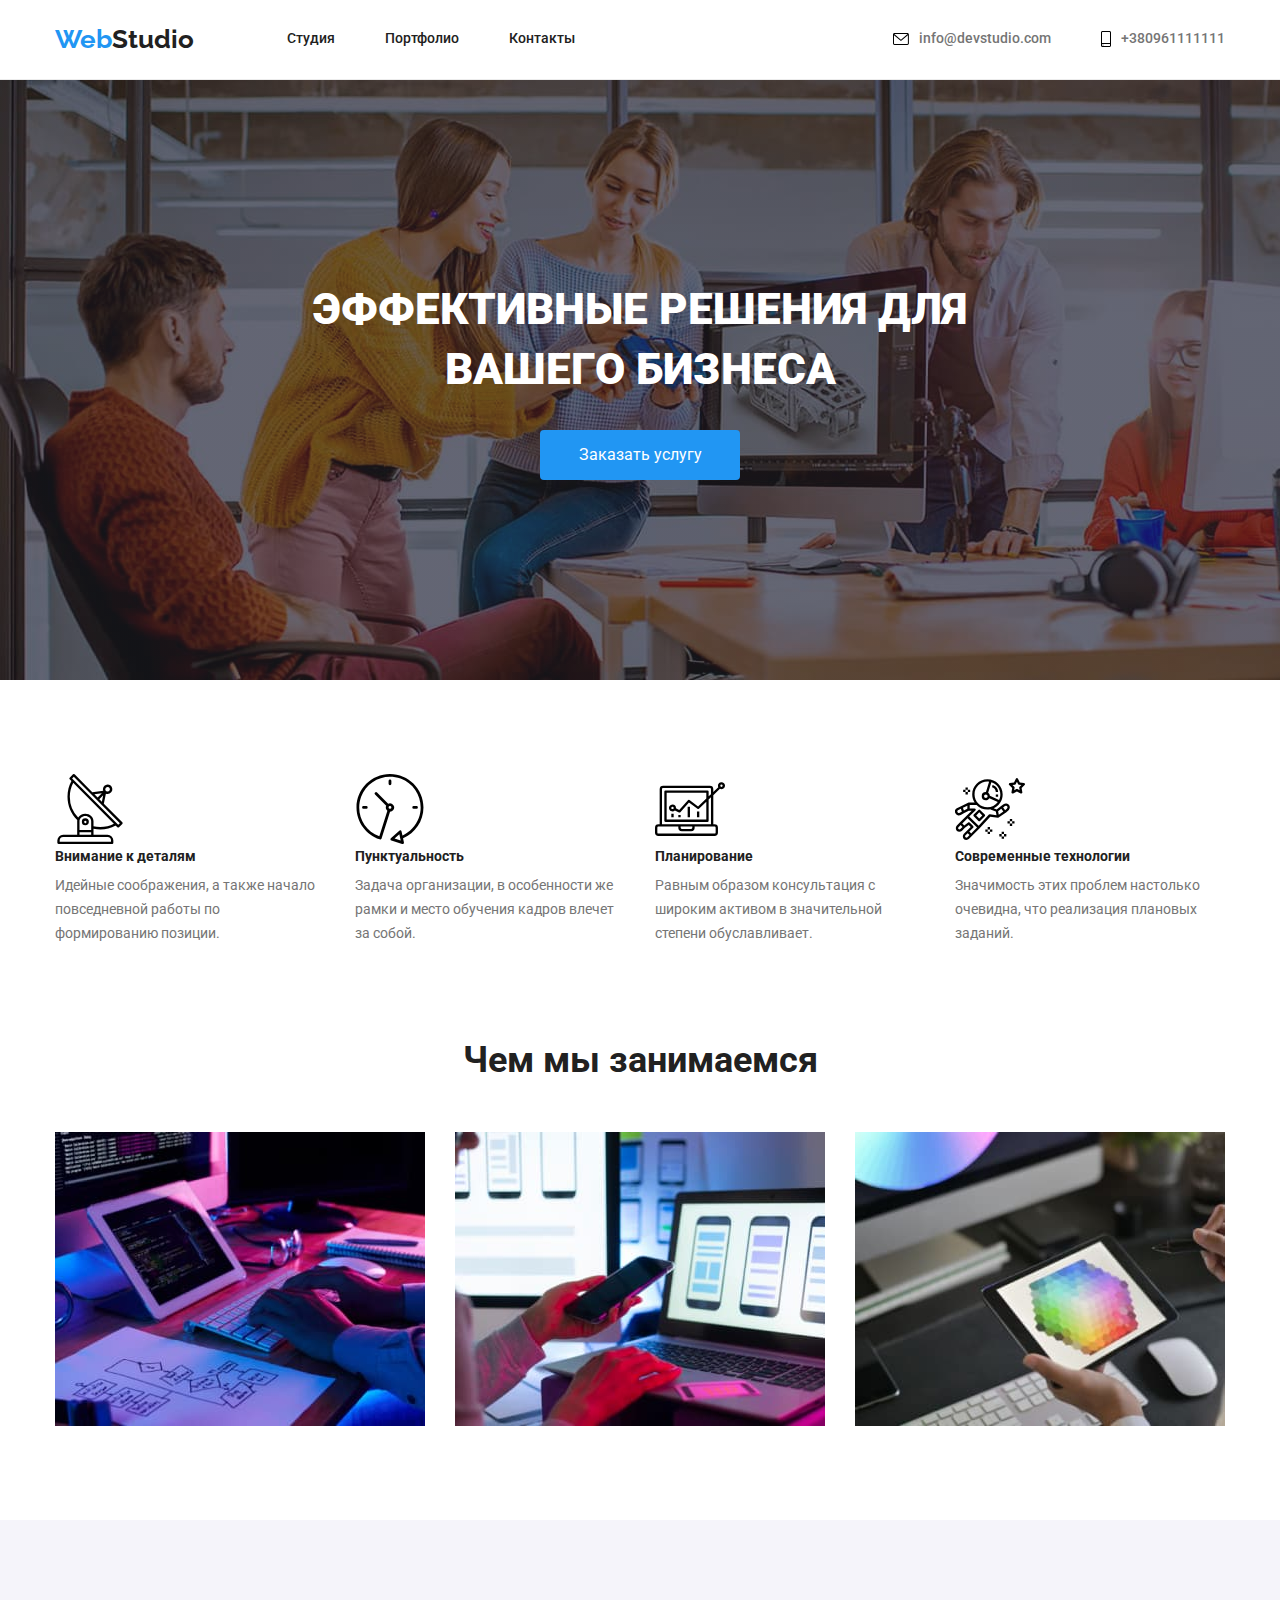
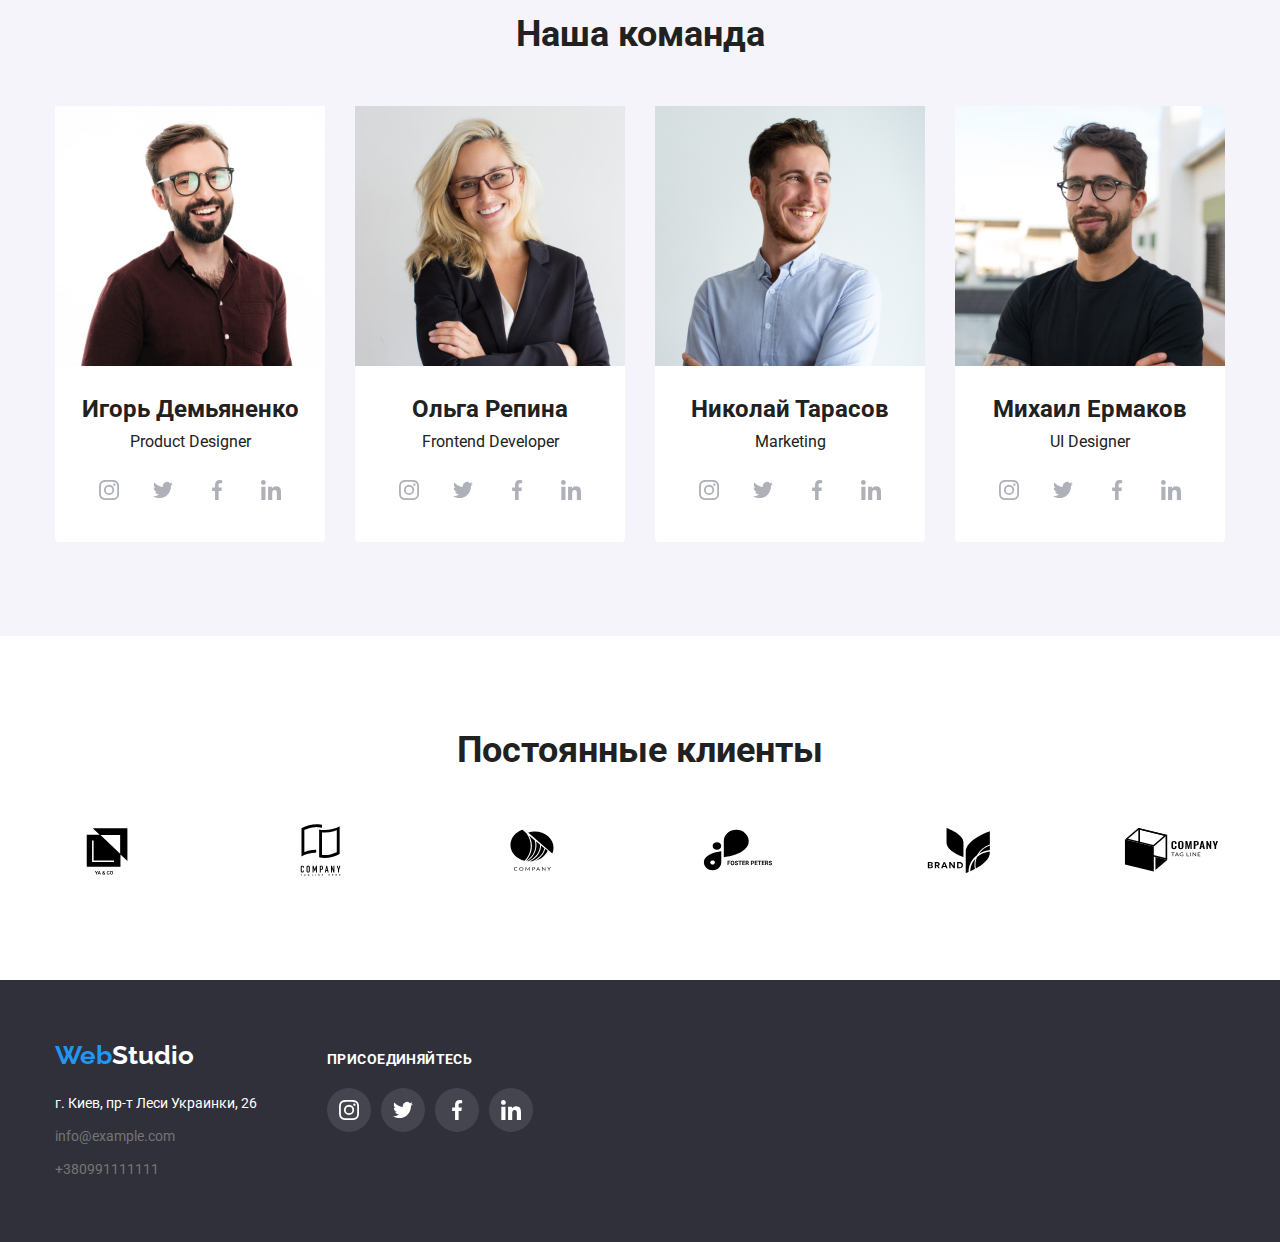
==== commit 7242a4cf: "11" ====
--- a/index.html
+++ b/index.html
@@ -45,7 +45,7 @@
           <ul class="contact-list">
             <li class="item-link flex-align-center">
               <a class="contact-link link" href="mailto:info@devstudio.com">
-                <svg class="icon-envelope" width="16px" height="12px">
+                <svg class="icon-inform" width="16px" height="12px">
                   <use href="./images/sprite.svg#icon-envelope"></use>
                 </svg>
                 info@devstudio.com</a
@@ -53,7 +53,7 @@
             </li>
             <li class="item-link flex-align-center">
               <a class="contact-link link" href="tel:+380961111111">
-                <svg class="icon-smartphone" width="10px" height="16px">
+                <svg class="icon-inform" width="10px" height="16px">
                   <use href="./images/sprite.svg#icon-smartphone"></use>
                 </svg>
 
@@ -157,24 +157,33 @@
 
                 <!-- Початок  -->
 
-                <svg class="icon-instagram" width="20px" height="20px">
-                  <use href="./images/sprite.svg#icon-instagram"></use>
-                </svg>
-
-                <svg class="icon-twitter" width="20px" height="20px">
-                  <use href="./images/sprite.svg#icon-twitter"></use>
-                </svg>
-
-                <svg class="icon-facebook" width="20px" height="20px">
-                  <use href="./images/sprite.svg#icon-facebook"></use>
-                </svg>
-
-<svg class="icon-" width="20px" height="20px">
-                  <use href="./images/sprite.svg#icon-"></use>
-            
-
-
-
+                <ul class="another-list">
+                  <li class="another-icon-item">
+                    <a class="another-network-link" href="#">
+                      <svg class="another-icon-object" height="20px" width="20px">
+                        <use href="./images/sprite.svg#icon-instagram"></use></svg
+                    ></a>
+                  </li>
+                  <li class="another-icon-item">
+                    <a class="another-network-link" href="#">
+                      <svg class="another-icon-object" height="20px" width="20px">
+                        <use href="./images/sprite.svg#icon-twitter"></use></svg
+                    ></a>
+                  </li>
+                  <li class="another-icon-item">
+                    <a class="another-network-link" href="#">
+                      <svg class="another-icon-object" height="20px" width="20px">
+                        <use href="./images/sprite.svg#icon-facebook"></use></svg
+                    ></a>
+                  </li>
+                  <li class="another-icon-item">
+                    <a class="another-network-link" href="#">
+                      <svg class="another-icon-object" height="20px" width="20px">
+                        <use href="./images/sprite.svg#icon-linkedin"></use></svg
+                    ></a>
+                  </li>
+                </ul>
+                <!-- Конец -->
               </div>
             </li>
 
@@ -183,6 +192,35 @@
               <div class="team-element">
                 <h2 class="teammate">Ольга Репина</h2>
                 <p class="teammate-position">Frontend Developer</p>
+
+                <ul class="another-list">
+                  <li class="another-icon-item">
+                    <a class="another-network-link" href="#">
+                      <svg class="another-icon-object" height="20px" width="20px">
+                        <use href="./images/sprite.svg#icon-instagram"></use></svg
+                    ></a>
+                  </li>
+                  <li class="another-icon-item">
+                    <a class="another-network-link" href="#">
+                      <svg class="another-icon-object" height="20px" width="20px">
+                        <use href="./images/sprite.svg#icon-twitter"></use></svg
+                    ></a>
+                  </li>
+                  <li class="another-icon-item">
+                    <a class="another-network-link" href="#">
+                      <svg class="another-icon-object" height="20px" width="20px">
+                        <use href="./images/sprite.svg#icon-facebook"></use></svg
+                    ></a>
+                  </li>
+                  <li class="another-icon-item">
+                    <a class="another-network-link" href="#">
+                      <svg class="another-icon-object" height="20px" width="20px">
+                        <use href="./images/sprite.svg#icon-linkedin"></use></svg
+                    ></a>
+                  </li>
+                </ul>
+
+                <!-- Конец -->
               </div>
             </li>
 
@@ -191,6 +229,35 @@
               <div class="team-element">
                 <h2 class="teammate">Николай Тарасов</h2>
                 <p class="teammate-position">Marketing</p>
+
+                <ul class="another-list">
+                  <li class="another-icon-item">
+                    <a class="another-network-link" href="#">
+                      <svg class="another-icon-object" height="20px" width="20px">
+                        <use href="./images/sprite.svg#icon-instagram"></use></svg
+                    ></a>
+                  </li>
+                  <li class="another-icon-item">
+                    <a class="another-network-link" href="#">
+                      <svg class="another-icon-object" height="20px" width="20px">
+                        <use href="./images/sprite.svg#icon-twitter"></use></svg
+                    ></a>
+                  </li>
+                  <li class="another-icon-item">
+                    <a class="another-network-link" href="#">
+                      <svg class="another-icon-object" height="20px" width="20px">
+                        <use href="./images/sprite.svg#icon-facebook"></use></svg
+                    ></a>
+                  </li>
+                  <li class="another-icon-item">
+                    <a class="another-network-link" href="#">
+                      <svg class="another-icon-object" height="20px" width="20px">
+                        <use href="./images/sprite.svg#icon-linkedin"></use></svg
+                    ></a>
+                  </li>
+                </ul>
+
+                <!-- Конец -->
               </div>
             </li>
 
@@ -199,7 +266,73 @@
               <div class="team-element">
                 <h2 class="teammate">Михаил Ермаков</h2>
                 <p class="teammate-position">UI Designer</p>
+
+                <ul class="another-list">
+                  <li class="another-icon-item">
+                    <a class="another-network-link" href="#">
+                      <svg class="another-icon-object" height="20px" width="20px">
+                        <use href="./images/sprite.svg#icon-instagram"></use></svg
+                    ></a>
+                  </li>
+                  <li class="another-icon-item">
+                    <a class="another-network-link" href="#">
+                      <svg class="another-icon-object" height="20px" width="20px">
+                        <use href="./images/sprite.svg#icon-twitter"></use></svg
+                    ></a>
+                  </li>
+                  <li class="another-icon-item">
+                    <a class="another-network-link" href="#">
+                      <svg class="another-icon-object" height="20px" width="20px">
+                        <use href="./images/sprite.svg#icon-facebook"></use></svg
+                    ></a>
+                  </li>
+                  <li class="another-icon-item">
+                    <a class="another-network-link" href="#">
+                      <svg class="another-icon-object" height="20px" width="20px">
+                        <use href="./images/sprite.svg#icon-linkedin"></use></svg
+                    ></a>
+                  </li>
+                </ul>
+                <!-- Конец -->
               </div>
+            </li>
+          </ul>
+        </div>
+      </section>
+
+      <section class="clients">
+        <div class="container">
+          <h2 class="title">Постоянные клиенты</h2>
+          <ul class="clients-list">
+            <li>
+              <svg class="icon-yaco" width="106px" height="60px">
+                <use href="./images/sprite.svg#icon-yaco"></use>
+              </svg>
+            </li>
+            <li>
+              <svg class="icon-company-tagline" width="106px" height="60px">
+                <use href="./images/sprite.svg#icon-company-tagline"></use>
+              </svg>
+            </li>
+            <li>
+              <svg class="icon-company" width="106px" height="60px">
+                <use href="./images/sprite.svg#icon-company"></use>
+              </svg>
+            </li>
+            <li>
+              <svg class="icon-foster" width="106px" height="60px">
+                <use href="./images/sprite.svg#icon-foster"></use>
+              </svg>
+            </li>
+            <li>
+              <svg class="icon-brend" width="106px" height="60px">
+                <use href="./images/sprite.svg#icon-brend"></use>
+              </svg>
+            </li>
+            <li>
+              <svg class="icon-linetag" width="106px" height="60px">
+                <use href="./images/sprite.svg#icon-linetag"></use>
+              </svg>
             </li>
           </ul>
         </div>
@@ -209,28 +342,59 @@
 
       <footer class="footer">
         <div class="container-footer">
-          <address class="link-to-maps">
-            <ul>
-              <li class="footer-logo">
-                <a class="logo link" href="./index.html">
-                  <span class="blue-text">Web</span><span class="white-text">Studio</span></a
-                >
-              </li>
-              <li class="footer-item">
-                <a
-                  class="text-maps link"
-                  href="https://www.google.com/maps/place/%D0%B1%D1%83%D0%BB.+%D0%9B%D0%B5%D1%81%D0%B8+%D0%A3%D0%BA%D1%80%D0%B0%D0%B8%D0%BD%D0%BA%D0%B8,+26,+%D0%9A%D0%B8%D0%B5%D0%B2,+02000/@50.4265807,30.5361971,17z/data=!3m1!4b1!4m5!3m4!1s0x40d4cf0e033ecbe9:0x57a4dffefec77da0!8m2!3d50.4265807!4d30.5383858"
-                  >г. Киев, пр-т Леси Украинки, 26
-                </a>
-              </li>
-              <li class="footer-item">
-                <a class="contact-link link" href="mailto:info@example.com">info@example.com</a>
-              </li>
-              <li class="footer-item">
-                <a class="contact-link link" href="tel=+380991111111">+380991111111</a>
+          <div class="contact-inform">
+            <address class="link-to-maps">
+              <ul>
+                <li class="footer-logo">
+                  <a class="logo link" href="./index.html">
+                    <span class="blue-text">Web</span><span class="white-text">Studio</span></a
+                  >
+                </li>
+                <li class="footer-item">
+                  <a
+                    class="text-maps link"
+                    href="https://www.google.com/maps/place/%D0%B1%D1%83%D0%BB.+%D0%9B%D0%B5%D1%81%D0%B8+%D0%A3%D0%BA%D1%80%D0%B0%D0%B8%D0%BD%D0%BA%D0%B8,+26,+%D0%9A%D0%B8%D0%B5%D0%B2,+02000/@50.4265807,30.5361971,17z/data=!3m1!4b1!4m5!3m4!1s0x40d4cf0e033ecbe9:0x57a4dffefec77da0!8m2!3d50.4265807!4d30.5383858"
+                    >г. Киев, пр-т Леси Украинки, 26
+                  </a>
+                </li>
+                <li class="footer-item">
+                  <a class="contact-link link" href="mailto:info@example.com">info@example.com</a>
+                </li>
+                <li class="footer-item">
+                  <a class="contact-link link" href="tel=+380991111111">+380991111111</a>
+                </li>
+              </ul>
+            </address>
+          </div>
+          <div class="join">
+            <b class="join-title">присоединяйтесь</b>
+            <ul class="join-list">
+              <li class="icon-item">
+                <a class="network-link" href="#">
+                  <svg class="icon-object" height="20px" width="20px">
+                    <use href="./images/sprite.svg#icon-instagram"></use></svg
+                ></a>
+              </li>
+              <li class="icon-item">
+                <a class="network-link" href="#">
+                  <svg class="icon-object" height="20px" width="20px">
+                    <use href="./images/sprite.svg#icon-twitter"></use></svg
+                ></a>
+              </li>
+              <li class="icon-item">
+                <a class="network-link" href="#">
+                  <svg class="icon-object" height="20px" width="20px">
+                    <use href="./images/sprite.svg#icon-facebook"></use></svg
+                ></a>
+              </li>
+              <li class="icon-item">
+                <a class="network-link" href="#">
+                  <svg class="icon-object" height="20px" width="20px">
+                    <use href="./images/sprite.svg#icon-linkedin"></use></svg
+                ></a>
               </li>
             </ul>
-          </address>
+          </div>
         </div>
       </footer>
     </main>
--- a/css/styles.css
+++ b/css/styles.css
@@ -22,6 +22,7 @@
   --red-color: #ff0000;
   --blue-color: #0000ff;
   --border-color: #eeeeee;
+  --bgc-icon: rgba(255, 255, 255, 0.1);
 }
 
 /* ШАПКА ПРОФИЛЯ  */
@@ -154,13 +155,24 @@
 
 .contact-link {
   color: var(--grey-color);
-  /* cursor: pointer; */
+  align-items: center;
+  display: flex;
 
   padding-left: 0;
 }
 .contact-link:hover,
 .contact-link:focus {
   color: var(--accent-color);
+}
+
+/* .icon-inform:hover,
+.icon-inform:focus {
+  fill: var(--accent-color);
+} */
+
+.contact-link:hover .icon-inform,
+.contact-link:focus .icon-inform {
+  fill: var(--accent-color);
 }
 
 .inform {
@@ -467,6 +479,7 @@
   padding: 60px 0;
 }
 .container-footer {
+  display: flex;
   padding-left: 15px;
   padding-right: 15px;
   width: 1200px;
@@ -492,3 +505,96 @@
   background-image: linear-gradient(to bottom, rgba(47, 48, 58, 0.4), rgba(47, 48, 58, 0.4)),
     url(../images/background.jpg);
 }
+
+.clients {
+  padding: 94px 0;
+}
+
+.clients-list {
+  display: flex;
+  align-items: center;
+  justify-content: space-between;
+}
+.icon-object {
+  fill: var(--white-color);
+}
+
+.icon-inform {
+  margin: 0 10px 0 0;
+}
+.join {
+  margin-left: 70px;
+}
+.join-title {
+  display: flex;
+  color: var(--white-color);
+  font-size: 14px;
+  line-height: 1.14;
+  letter-spacing: 0.03em;
+  text-transform: uppercase;
+  margin-bottom: 20px;
+  margin-top: 12px;
+}
+.join-list {
+  display: flex;
+  tab-size: 0;
+}
+.network-link {
+  display: flex;
+  height: 44px;
+  width: 44px;
+  border-radius: 50%;
+  align-items: center;
+  justify-content: center;
+  background-color: var(--bgc-icon);
+}
+.network-link:hover,
+.network-link:focus {
+  border-radius: 50%;
+  background-color: var(--accent-color);
+}
+
+.icon-item:not(:last-child) {
+  margin-right: 10px;
+}
+
+/* ANOTHER-ICON */
+.another-list {
+  display: flex;
+  tab-size: 0;
+}
+.another-network-link {
+  display: flex;
+  height: 44px;
+  width: 44px;
+  border-radius: 50%;
+  align-items: center;
+  justify-content: center;
+}
+
+.another-network-link:hover,
+.another-network-link:focus {
+  border-radius: 50%;
+  background-color: var(--accent-color);
+}
+.another-icon-object:hover,
+.another-icon-object:focus {
+  fill: var(--white-color);
+}
+
+.another-network-link:hover .another-icon-object,
+.another-network-link:focus .another-icon-object {
+  fill: var(--white-color);
+}
+
+.another-icon-object {
+  /* fill: var(--white-color); */
+  fill: #afb1b8;
+}
+
+.another-icon-item:not(:last-child) {
+  margin-right: 10px;
+}
+.another-list {
+  padding: 16px 32px 0 32px;
+}
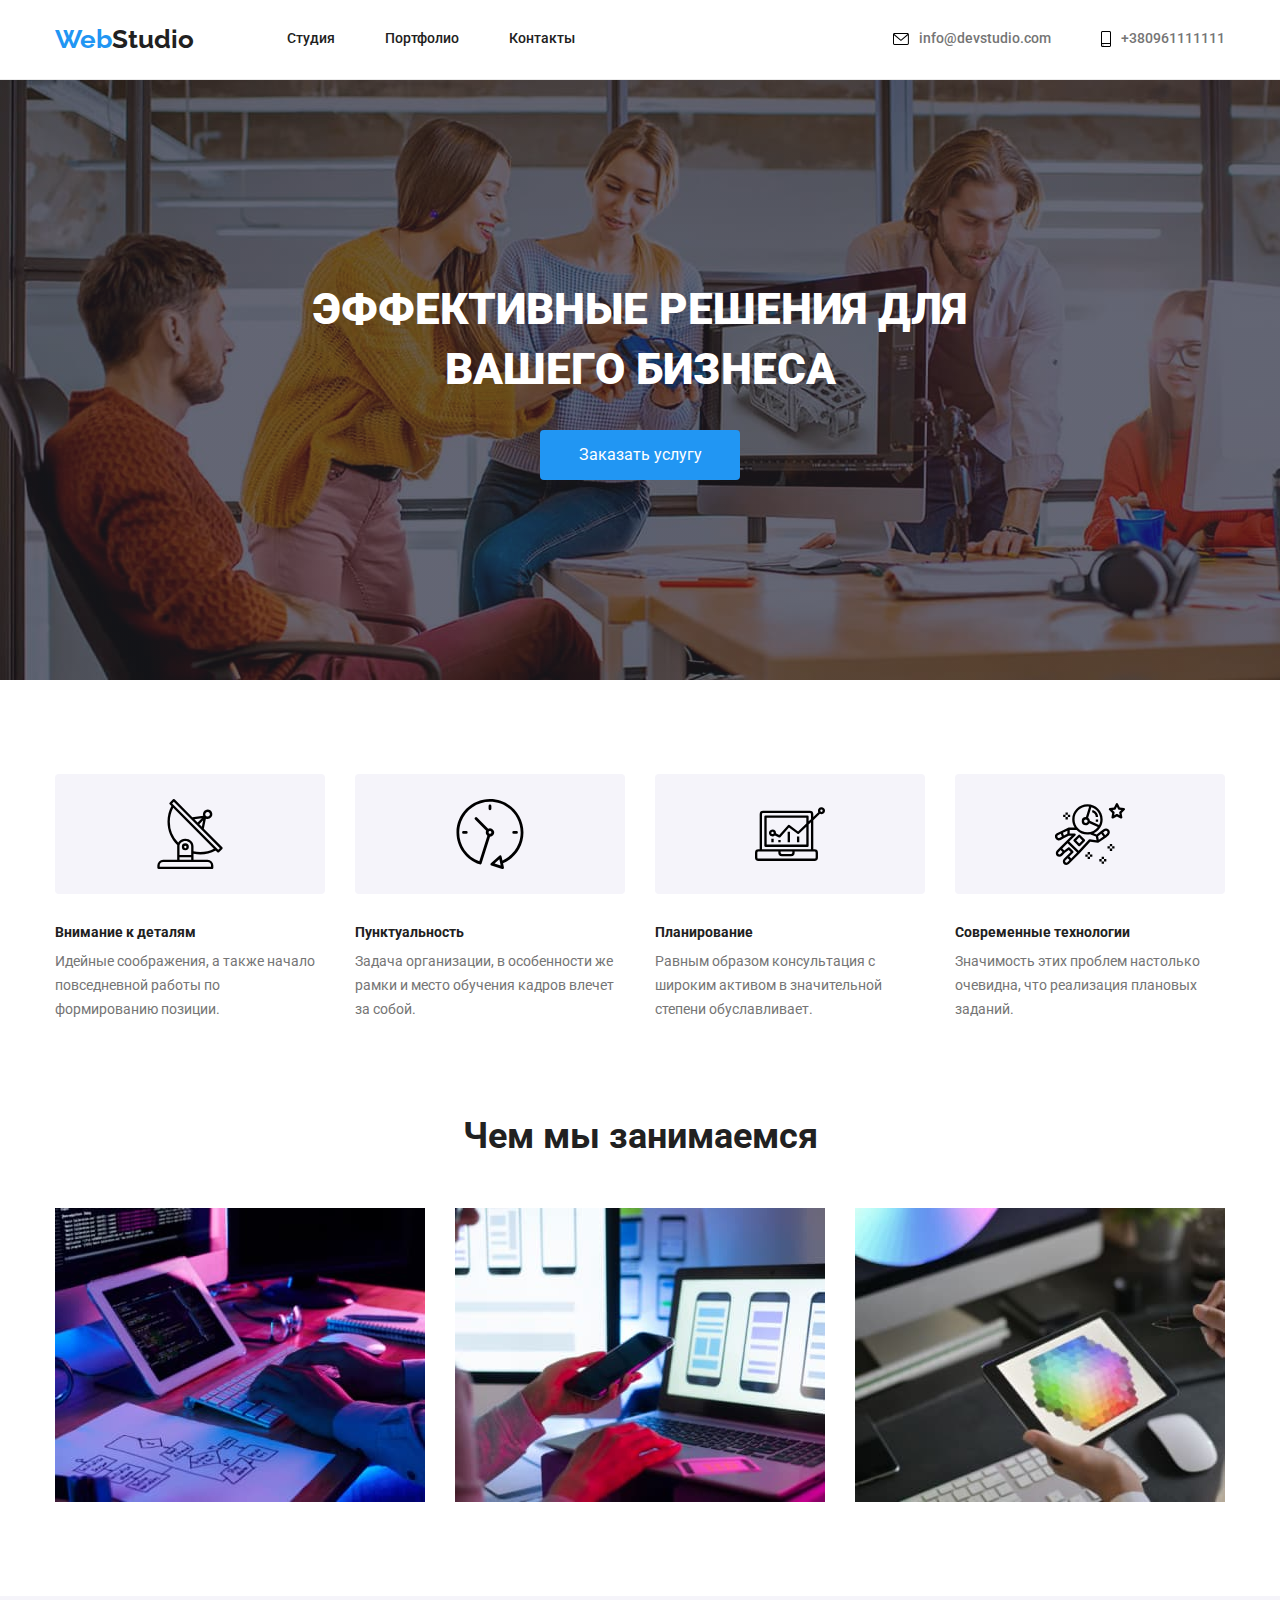
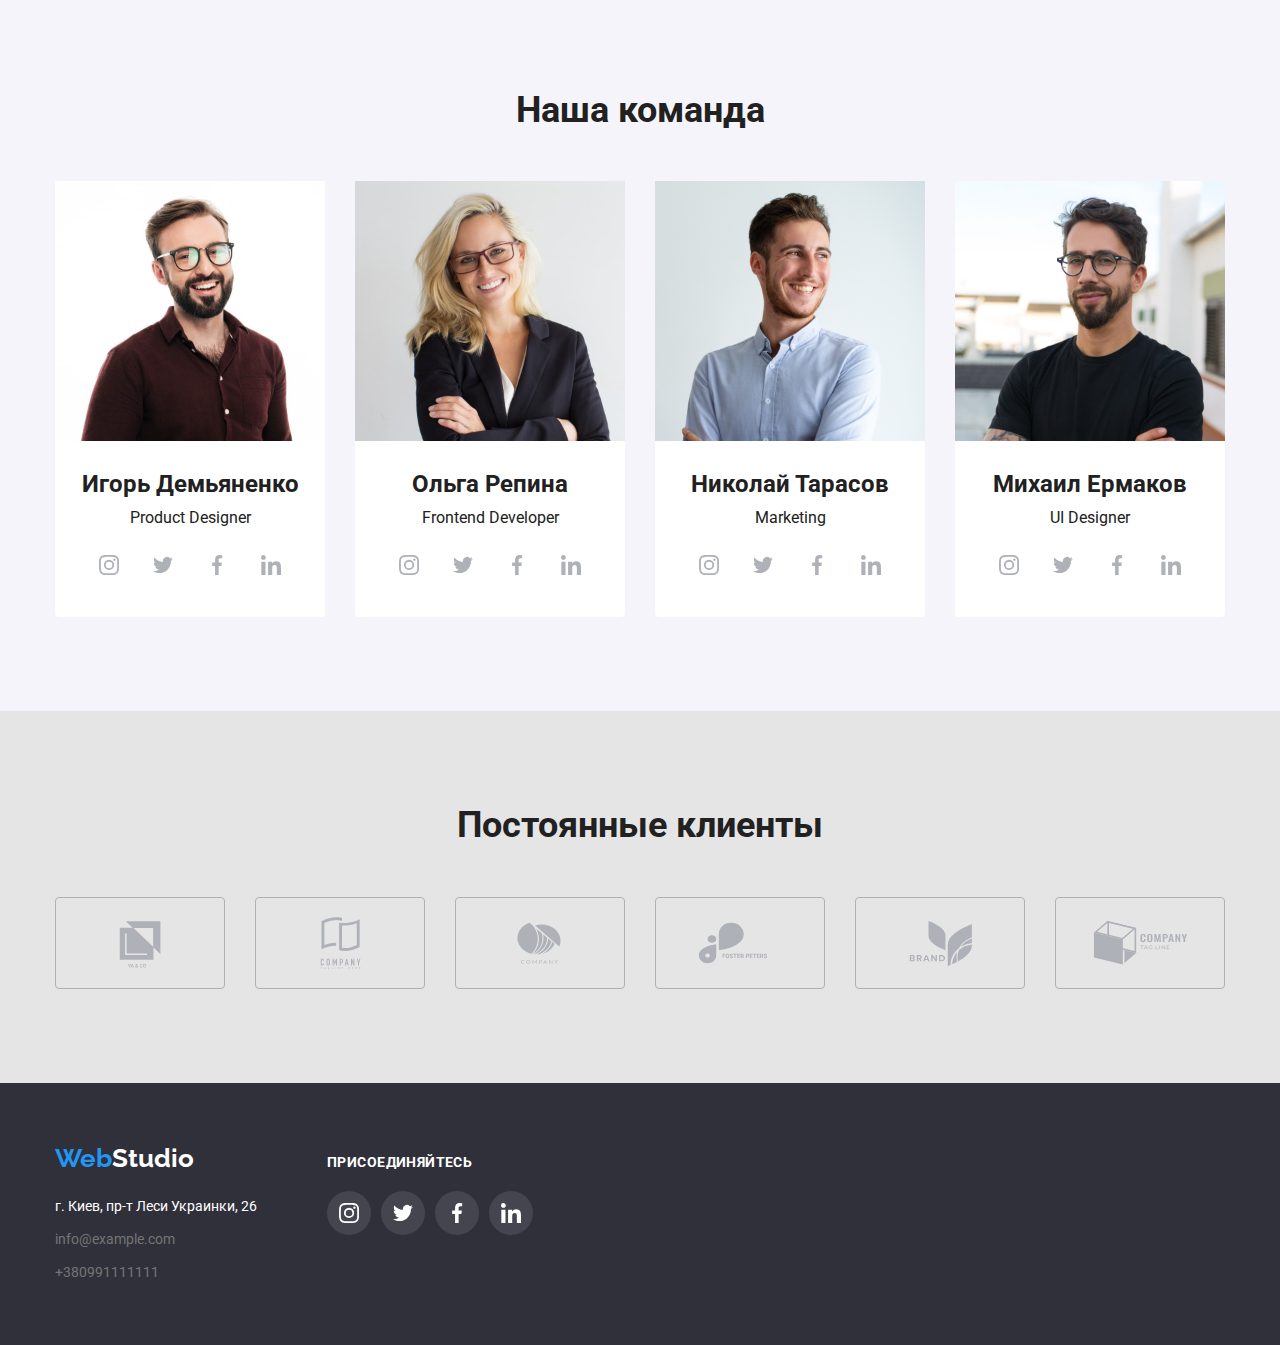
==== commit df93e660: "11" ====
--- a/index.html
+++ b/index.html
@@ -80,10 +80,11 @@
         <div class="container">
           <ul class="featurs-list">
             <li class="featurs-item">
-              <svg class="icon-antenna" width="70px" height="70px">
-                <use href="./images/sprite.svg#icon-antenna"></use>
-              </svg>
-
+              <div class="icon-block">
+                <svg class="icon-section" width="70px" height="70px">
+                  <use href="./images/sprite.svg#icon-antenna"></use>
+                </svg>
+              </div>
               <h2 class="featurs-item-title">Внимание к деталям</h2>
               <p class="featurs-item-discription">
                 Идейные соображения, а также начало повседневной работы по формированию позиции.
@@ -91,9 +92,11 @@
             </li>
 
             <li class="featurs-item">
-              <svg class="icon-clock" width="70px" height="70px">
-                <use href="./images/sprite.svg#icon-clock"></use>
-              </svg>
+              <div class="icon-block">
+                <svg class="icon-section" width="70px" height="70px">
+                  <use href="./images/sprite.svg#icon-clock"></use>
+                </svg>
+              </div>
 
               <h2 class="featurs-item-title">Пунктуальность</h2>
               <p class="featurs-item-discription">
@@ -102,9 +105,11 @@
             </li>
 
             <li class="featurs-item">
-              <svg class="icon-diagram" width="70px" height="70px">
-                <use href="./images/sprite.svg#icon-diagram"></use>
-              </svg>
+              <div class="icon-block">
+                <svg class="icon-section" width="70px" height="70px">
+                  <use href="./images/sprite.svg#icon-diagram"></use>
+                </svg>
+              </div>
 
               <h2 class="featurs-item-title">Планирование</h2>
               <p class="featurs-item-discription">
@@ -113,9 +118,11 @@
             </li>
 
             <li class="featurs-item">
-              <svg class="icon-astronaut" width="70px" height="70px">
-                <use href="./images/sprite.svg#icon-astronaut"></use>
-              </svg>
+              <div class="icon-block">
+                <svg class="icon-section" width="70px" height="70px">
+                  <use href="./images/sprite.svg#icon-astronaut"></use>
+                </svg>
+              </div>
               <h2 class="featurs-item-title">Современные технологии</h2>
               <p class="featurs-item-discription">
                 Значимость этих проблем настолько очевидна, что реализация плановых заданий.
@@ -164,6 +171,7 @@
                         <use href="./images/sprite.svg#icon-instagram"></use></svg
                     ></a>
                   </li>
+
                   <li class="another-icon-item">
                     <a class="another-network-link" href="#">
                       <svg class="another-icon-object" height="20px" width="20px">
@@ -304,35 +312,41 @@
         <div class="container">
           <h2 class="title">Постоянные клиенты</h2>
           <ul class="clients-list">
-            <li>
-              <svg class="icon-yaco" width="106px" height="60px">
-                <use href="./images/sprite.svg#icon-yaco"></use>
-              </svg>
-            </li>
-            <li>
-              <svg class="icon-company-tagline" width="106px" height="60px">
-                <use href="./images/sprite.svg#icon-company-tagline"></use>
-              </svg>
-            </li>
-            <li>
-              <svg class="icon-company" width="106px" height="60px">
-                <use href="./images/sprite.svg#icon-company"></use>
-              </svg>
-            </li>
-            <li>
-              <svg class="icon-foster" width="106px" height="60px">
-                <use href="./images/sprite.svg#icon-foster"></use>
-              </svg>
-            </li>
-            <li>
-              <svg class="icon-brend" width="106px" height="60px">
-                <use href="./images/sprite.svg#icon-brend"></use>
-              </svg>
-            </li>
-            <li>
-              <svg class="icon-linetag" width="106px" height="60px">
-                <use href="./images/sprite.svg#icon-linetag"></use>
-              </svg>
+            <li class="client-paragraph">
+              <a class="icon-list-item" href="#">
+                <svg class="icon-svg" width="106px" height="60px">
+                  <use href="./images/sprite.svg#icon-yaco"></use></svg
+              ></a>
+            </li>
+            <li class="client-paragraph">
+              <a class="icon-list-item" href="#">
+                <svg class="icon-svg" width="106px" height="60px">
+                  <use href="./images/sprite.svg#icon-company-tagline"></use></svg
+              ></a>
+            </li>
+            <li class="client-paragraph">
+              <a class="icon-list-item" href="#">
+                <svg class="icon-svg" width="106px" height="60px">
+                  <use href="./images/sprite.svg#icon-company"></use></svg
+              ></a>
+            </li>
+            <li class="client-paragraph">
+              <a class="icon-list-item" href="#">
+                <svg class="icon-svg" width="106px" height="60px">
+                  <use href="./images/sprite.svg#icon-foster"></use></svg
+              ></a>
+            </li>
+            <li class="client-paragraph">
+              <a class="icon-list-item" href="#">
+                <svg class="icon-svg" width="106px" height="60px">
+                  <use href="./images/sprite.svg#icon-brend"></use></svg
+              ></a>
+            </li>
+            <li class="client-paragraph">
+              <a class="icon-list-item" href="#">
+                <svg class="icon-svg" width="106px" height="60px">
+                  <use href="./images/sprite.svg#icon-linetag"></use></svg
+              ></a>
             </li>
           </ul>
         </div>
--- a/css/styles.css
+++ b/css/styles.css
@@ -23,6 +23,7 @@
   --blue-color: #0000ff;
   --border-color: #eeeeee;
   --bgc-icon: rgba(255, 255, 255, 0.1);
+  --border-clients: #afb1b8;
 }
 
 /* ШАПКА ПРОФИЛЯ  */
@@ -252,6 +253,9 @@
 }
 .featurs-item {
   width: 270px;
+  /* height: 120px;
+  background-color: tomato; */
+  /* margin-top: 30px; */
 }
 /* ЧЕМ МЫ ЗАНИМАЕМСЯ  */
 .work {
@@ -508,6 +512,7 @@
 
 .clients {
   padding: 94px 0;
+  background: var(--color-section);
 }
 
 .clients-list {
@@ -598,3 +603,43 @@
 .another-list {
   padding: 16px 32px 0 32px;
 }
+.client-paragraph {
+  width: 170px;
+  height: 92px;
+
+  padding: 16px 32px;
+  border: 1px solid var(--border-clients);
+  box-sizing: border-box;
+  border-radius: 4px;
+}
+
+.client-paragraph:hover,
+.client-paragraph:focus {
+  border: 1px solid var(--accent-color);
+}
+
+.client-paragraph:hover .icon-list-item,
+.client-paragraph:focus .icon-list-item {
+  fill: var(--accent-color);
+}
+
+.icon-list-item {
+  fill: var(--border-clients);
+}
+
+.icon-list-item:hover,
+.icon-list-item:focus {
+  fill: var(--accent-color);
+}
+.icon-block {
+  display: flex;
+  width: 270px;
+  height: 120px;
+  background: var(--team-section);
+  border-radius: 4px;
+  margin-bottom: 30px;
+}
+
+.icon-section {
+  margin: 25px 100px;
+}
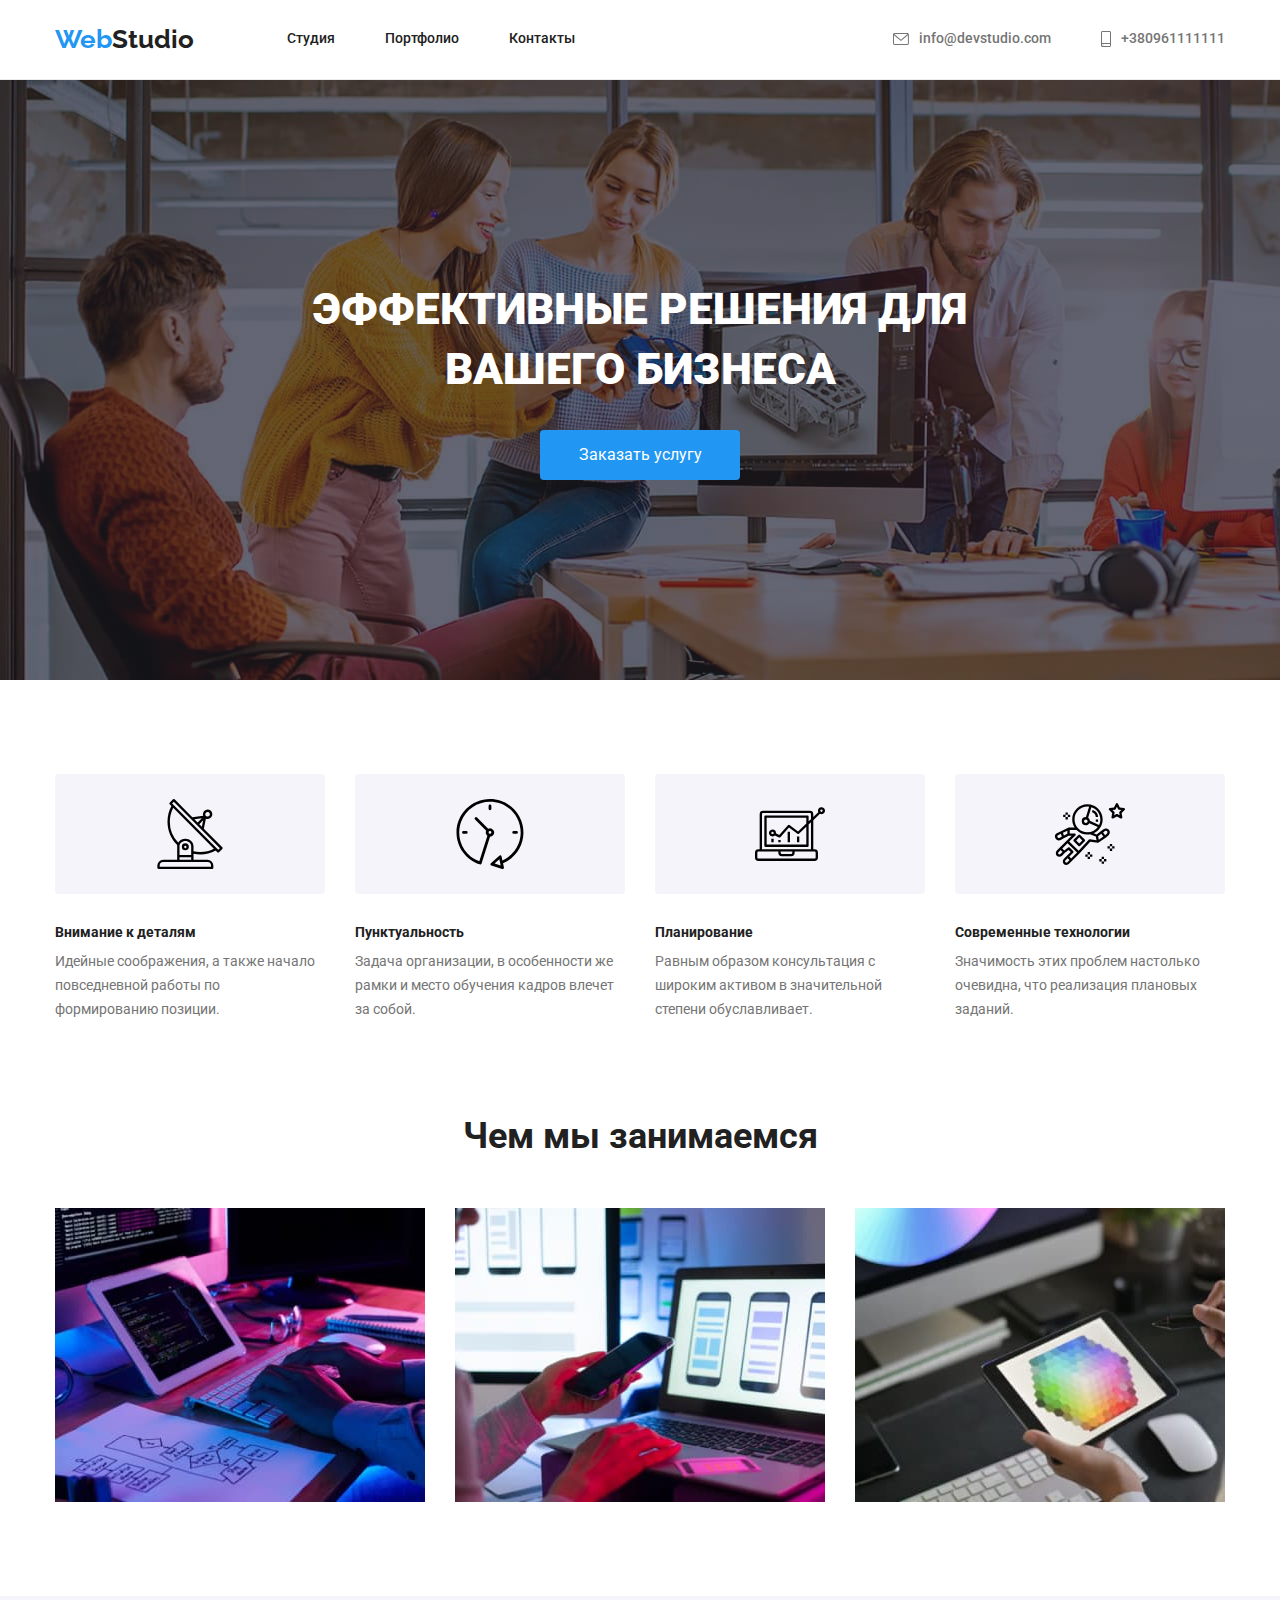
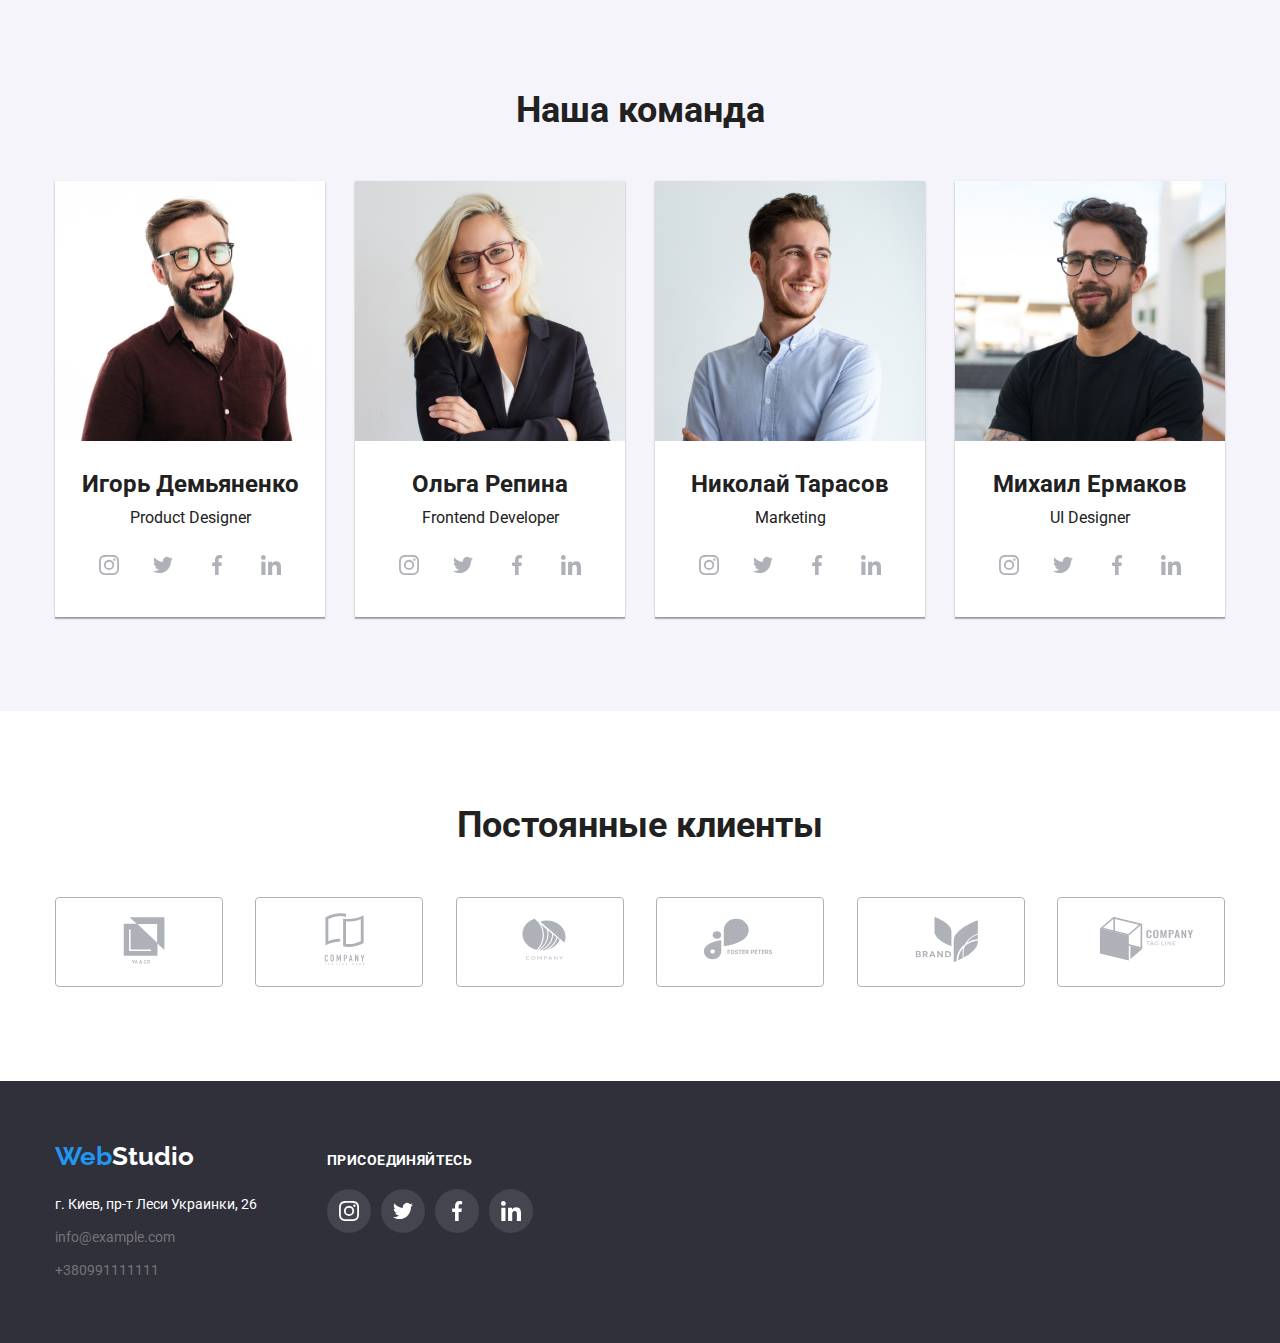
==== commit 1b01b1f1: "11" ====
--- a/index.html
+++ b/index.html
@@ -48,8 +48,8 @@
                 <svg class="icon-inform" width="16px" height="12px">
                   <use href="./images/sprite.svg#icon-envelope"></use>
                 </svg>
-                info@devstudio.com</a
-              >
+                <span>info@devstudio.com</span>
+              </a>
             </li>
             <li class="item-link flex-align-center">
               <a class="contact-link link" href="tel:+380961111111">
@@ -57,8 +57,8 @@
                   <use href="./images/sprite.svg#icon-smartphone"></use>
                 </svg>
 
-                +380961111111</a
-              >
+                <span> +380961111111</span>
+              </a>
             </li>
           </ul>
         </div>
--- a/css/styles.css
+++ b/css/styles.css
@@ -116,10 +116,6 @@
   display: block;
 }
 
-.nav-link:first-child {
-  padding-left: 0;
-}
-
 .nav-link:hover,
 .nav-link:focus {
   color: var(--accent-color);
@@ -165,11 +161,6 @@
 .contact-link:focus {
   color: var(--accent-color);
 }
-
-/* .icon-inform:hover,
-.icon-inform:focus {
-  fill: var(--accent-color);
-} */
 
 .contact-link:hover .icon-inform,
 .contact-link:focus .icon-inform {
@@ -243,8 +234,7 @@
   font-weight: bold;
   font-size: 14px;
   line-height: 16px;
-
-  margin: 0 0 10px 0;
+  margin-bottom: 10px;
 }
 .featurs-item-discription {
   color: var(--grey-color);
@@ -253,9 +243,6 @@
 }
 .featurs-item {
   width: 270px;
-  /* height: 120px;
-  background-color: tomato; */
-  /* margin-top: 30px; */
 }
 /* ЧЕМ МЫ ЗАНИМАЕМСЯ  */
 .work {
@@ -291,6 +278,8 @@
 
 .team-item {
   text-align: center;
+  box-shadow: 0px 1px 3px rgba(0, 0, 0, 0.12), 0px 1px 1px rgba(0, 0, 0, 0.14),
+    0px 2px 1px rgba(0, 0, 0, 0.2);
 }
 .teammate {
   margin-bottom: 10px;
@@ -309,6 +298,14 @@
 }
 .portfolio-element:not(:nth-child(-n + 3)) {
   margin-top: 30px;
+}
+.portfolio-link {
+  display: block;
+}
+.portfolio-link:hover,
+.portfolio-link:focus {
+  box-shadow: 0px 1px 1px rgba(0, 0, 0, 0.12), 0px 4px 4px rgba(0, 0, 0, 0.06),
+    1px 4px 6px rgba(0, 0, 0, 0.16);
 }
 
 .container-team {
@@ -373,14 +370,6 @@
   background-color: var(--white-color);
 }
 
-/* .button-primary {
-  background-color: var(--accent-color);
-}
-.button-primary:focus,
-.button-primary:hover{
-  color: var(--accent-color);
-  background-color: var(--white-color);
-} */
 .footer-section {
   background-color: var(--footer-index);
   font-family: Raleway;
@@ -430,6 +419,12 @@
 }
 .portfolio-paragraph:not(:first-child) {
   margin-left: 8px;
+}
+.portfolio-paragraph:hover,
+.portfolio-paragraph:focus {
+  box-shadow: 0px 3px 1px rgba(0, 0, 0, 0.1), 0px 1px 2px rgba(0, 0, 0, 0.08),
+    0px 2px 2px rgba(0, 0, 0, 0.12);
+  border-radius: 4px;
 }
 
 .portfolio-section {
@@ -489,10 +484,7 @@
   width: 1200px;
   margin: 0 auto;
 }
-/* .footer-item:first-child{
-  margin-bottom: 20px;
- 
-} */
+
 .footer-logo {
   margin-bottom: 20px;
 }
@@ -512,7 +504,6 @@
 
 .clients {
   padding: 94px 0;
-  background: var(--color-section);
 }
 
 .clients-list {
@@ -526,7 +517,9 @@
 
 .icon-inform {
   margin: 0 10px 0 0;
-}
+  fill: var(--grey-color);
+}
+
 .join {
   margin-left: 70px;
 }
@@ -593,7 +586,6 @@
 }
 
 .another-icon-object {
-  /* fill: var(--white-color); */
   fill: #afb1b8;
 }
 
@@ -604,10 +596,9 @@
   padding: 16px 32px 0 32px;
 }
 .client-paragraph {
-  width: 170px;
-  height: 92px;
-
-  padding: 16px 32px;
+  width: 168px;
+  height: 90px;
+
   border: 1px solid var(--border-clients);
   box-sizing: border-box;
   border-radius: 4px;
@@ -624,22 +615,29 @@
 }
 
 .icon-list-item {
+  display: block;
   fill: var(--border-clients);
+  padding: 12px 36px;
+  border: none;
+  height: 90px;
+  width: 168px;
 }
 
 .icon-list-item:hover,
 .icon-list-item:focus {
   fill: var(--accent-color);
+  border: 1px solid var(--accent-color);
 }
 .icon-block {
   display: flex;
   width: 270px;
-  height: 120px;
+  justify-content: center;
   background: var(--team-section);
   border-radius: 4px;
   margin-bottom: 30px;
-}
-
-.icon-section {
+  padding: 25px 0;
+}
+
+/* .icon-section {
   margin: 25px 100px;
-}
+} */
